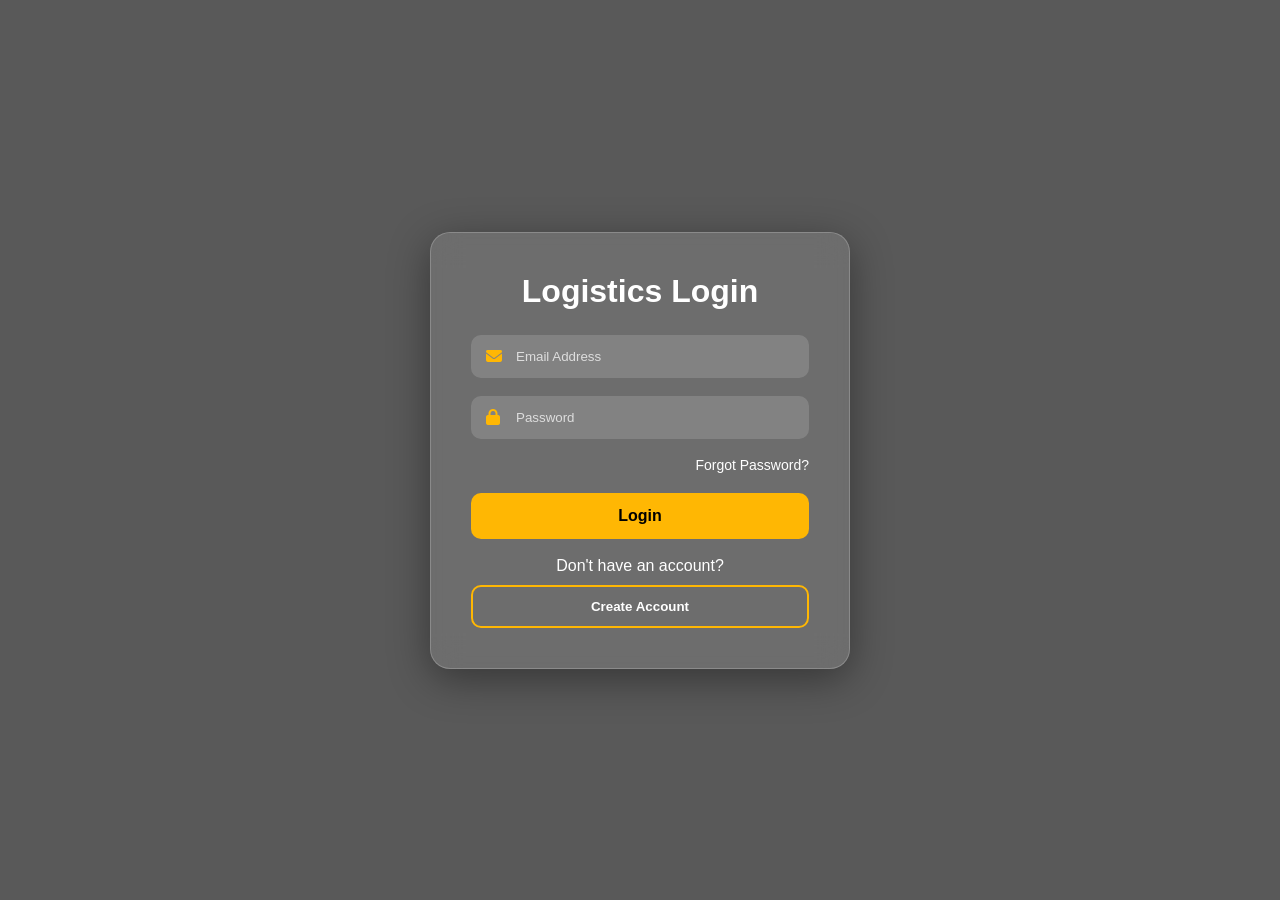
==== index.html @ ae3f804a "Add files via upload" ====
<!DOCTYPE html>
<html lang="en">
<head>
<meta charset="UTF-8">
<meta name="viewport" content="width=device-width, initial-scale=1.0">
<title>Stackly Logistics</title>
<link rel="stylesheet" href="style.css">
<link rel="stylesheet"
href="https://cdnjs.cloudflare.com/ajax/libs/font-awesome/6.5.1/css/all.min.css">
</head>
<body>

<div class="container">

  <!-- Login Form -->
  <div class="form-box active" id="loginBox">
    <form>
      <h1>Logistics Login</h1>

      <div class="input-box">
        <i class="fas fa-envelope"></i>
        <input type="email" placeholder="Email Address" required>
      </div>

      <div class="input-box">
        <i class="fas fa-lock"></i>
        <input type="password" placeholder="Password" required>
      </div>

      <a href="#" class="forgot">Forgot Password?</a>
<button type="button" class="btn" onclick="window.location.href='das.html'">
  Login
</button>

      <p>Don't have an account?</p>
      <button type="button" class="switch-btn" onclick="showSignup()">
        Create Account
      </button>
    </form>
  </div>

  <!-- Signup Form -->
  <div class="form-box" id="signupBox">
    <form>
      <h1>Create Account</h1>

      <div class="input-box">
        <i class="fas fa-user"></i>
        <input type="text" placeholder="Full Name" required>
      </div>

      <div class="input-box">
        <i class="fas fa-envelope"></i>
        <input type="email" placeholder="Email Address" required>
      </div>

      <div class="input-box">
        <i class="fas fa-phone"></i>
        <input type="text" placeholder="Phone Number" required>
      </div>

      <div class="input-box">
        <i class="fas fa-lock"></i>
        <input type="password" placeholder="Password" required>
      </div>

      <button type="button" class="btn" onclick="window.location.href='das.html'">
        Signup
      </button>

      <p>Already have an account?</p>
      <button type="button" class="switch-btn" onclick="showLogin()">
        Login Here
      </button>
    </form>
  </div>

</div>

<script src="script.js"></script>
</body>
</html>
---- style.css ----
*{
  margin:0;
  padding:0;
  box-sizing:border-box;
  font-family:'Poppins',sans-serif;
}

body{
  min-height:100vh;
  display:flex;
  justify-content:center;
  align-items:center;

  background:
  linear-gradient(rgba(0,0,0,.65),
  rgba(0,0,0,.65)),
  url("https://images.unsplash.com/photo-1586528116311-ad8dd3c8310d?w=1600");

  background-size:cover;
  background-position:center;
  background-repeat:no-repeat;
}

.container{
  width:420px;
  position:relative;
}

.form-box{
  display:none;
  background:rgba(255,255,255,0.12);
  backdrop-filter:blur(15px);
  border:1px solid rgba(255,255,255,0.2);
  padding:40px;
  border-radius:20px;
  box-shadow:0 10px 40px rgba(0,0,0,.4);
  animation:fade .4s ease;
}

.form-box.active{
  display:block;
}

@keyframes fade{
  from{
    opacity:0;
    transform:translateY(20px);
  }
  to{
    opacity:1;
    transform:translateY(0);
  }
}

h1{
  text-align:center;
  color:#fff;
  margin-bottom:25px;
}

.input-box{
  position:relative;
  margin-bottom:18px;
}

.input-box i{
  position:absolute;
  left:15px;
  top:50%;
  transform:translateY(-50%);
  color:#ffb703;
}

.input-box input{
  width:100%;
  padding:14px 14px 14px 45px;
  border:none;
  outline:none;
  border-radius:10px;
  background:rgba(255,255,255,.15);
  color:#fff;
}

.input-box input::placeholder{
  color:#ddd;
}

.forgot{
  color:#fff;
  text-decoration:none;
  font-size:14px;
  display:block;
  text-align:right;
  margin-bottom:20px;
}

.btn{
  width:100%;
  padding:14px;
  border:none;
  border-radius:10px;
  background:#ffb703;
  color:#000;
  font-size:16px;
  font-weight:700;
  cursor:pointer;
  transition:.3s;
}

.btn:hover{
  transform:translateY(-2px);
}

p{
  text-align:center;
  color:#fff;
  margin-top:18px;
}

.switch-btn{
  width:100%;
  margin-top:10px;
  padding:12px;
  border:2px solid #ffb703;
  background:transparent;
  color:#fff;
  border-radius:10px;
  cursor:pointer;
  font-weight:600;
}

.switch-btn:hover{
  background:#ffb703;
  color:#000;
}

@media(max-width:500px){

.container{
  width:95%;
}

.form-box{
  padding:25px;
}

}
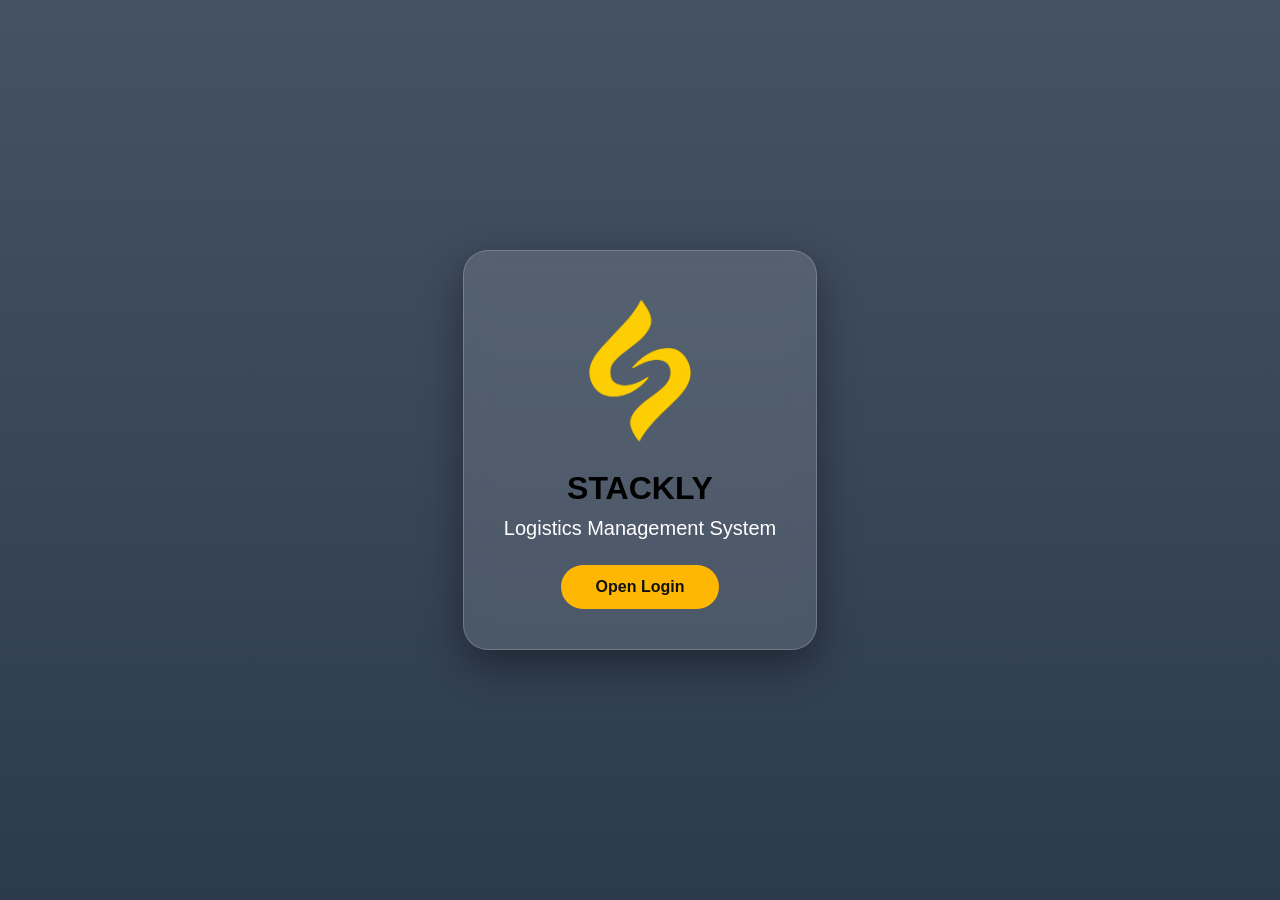
==== commit 80263fed: "Add files via upload" ====
--- a/index.html
+++ b/index.html
@@ -1,82 +1,26 @@
 <!DOCTYPE html>
 <html lang="en">
 <head>
-<meta charset="UTF-8">
-<meta name="viewport" content="width=device-width, initial-scale=1.0">
-<title>Stackly Logistics</title>
-<link rel="stylesheet" href="style.css">
-<link rel="stylesheet"
-href="https://cdnjs.cloudflare.com/ajax/libs/font-awesome/6.5.1/css/all.min.css">
+  <meta charset="UTF-8">
+  <meta name="viewport" content="width=device-width, initial-scale=1.0">
+  <title>Stackly Logistics</title>
+  <link rel="stylesheet" href="index.css">
 </head>
 <body>
 
-<div class="container">
+<div class="overlay"></div>
 
-  <!-- Login Form -->
-  <div class="form-box active" id="loginBox">
-    <form>
-      <h1>Logistics Login</h1>
+<div class="hero">
 
-      <div class="input-box">
-        <i class="fas fa-envelope"></i>
-        <input type="email" placeholder="Email Address" required>
-      </div>
+  <div class="logo-box">
+  <img src="logo1.png" alt="Stackly Logo">
+  <h1>STACKLY<span class="dots"></span></h1>
+  <p>Logistics Management System</p>
 
-      <div class="input-box">
-        <i class="fas fa-lock"></i>
-        <input type="password" placeholder="Password" required>
-      </div>
-
-      <a href="#" class="forgot">Forgot Password?</a>
-<button type="button" class="btn" onclick="window.location.href='das.html'">
-  Login
-</button>
-
-      <p>Don't have an account?</p>
-      <button type="button" class="switch-btn" onclick="showSignup()">
-        Create Account
-      </button>
-    </form>
-  </div>
-
-  <!-- Signup Form -->
-  <div class="form-box" id="signupBox">
-    <form>
-      <h1>Create Account</h1>
-
-      <div class="input-box">
-        <i class="fas fa-user"></i>
-        <input type="text" placeholder="Full Name" required>
-      </div>
-
-      <div class="input-box">
-        <i class="fas fa-envelope"></i>
-        <input type="email" placeholder="Email Address" required>
-      </div>
-
-      <div class="input-box">
-        <i class="fas fa-phone"></i>
-        <input type="text" placeholder="Phone Number" required>
-      </div>
-
-      <div class="input-box">
-        <i class="fas fa-lock"></i>
-        <input type="password" placeholder="Password" required>
-      </div>
-
-      <button type="button" class="btn" onclick="window.location.href='das.html'">
-        Signup
-      </button>
-
-      <p>Already have an account?</p>
-      <button type="button" class="switch-btn" onclick="showLogin()">
-        Login Here
-      </button>
-    </form>
-  </div>
-
+  <a href="login.html" class="login-btn">Open Login</a>
+</div>
 </div>
 
-<script src="script.js"></script>
+<script src="index.js"></script>
 </body>
 </html>
--- a/index.css
+++ b/index.css
@@ -0,0 +1,134 @@
+*{
+  margin:0;
+  padding:0;
+  box-sizing:border-box;
+  font-family:'Poppins',sans-serif;
+}
+
+body{
+  min-height:100vh;
+  overflow:hidden;
+  background:
+  url("https://images.unsplash.com/photo-1586528116311-ad8dd3c8310d?w=1920")
+  center center/cover no-repeat;
+  position:relative;
+}
+
+.overlay{
+  position:absolute;
+  inset:0;
+  background:linear-gradient(
+    rgba(7,24,47,.75),
+    rgba(7,24,47,.85)
+  );
+}
+
+.hero{
+  position:relative;
+  z-index:2;
+  min-height:100vh;
+  display:flex;
+  justify-content:center;
+  align-items:center;
+  text-align:center;
+  padding:20px;
+}
+
+.logo-box{
+  background:rgba(255,255,255,.12);
+  backdrop-filter:blur(12px);
+  padding:40px;
+  border-radius:25px;
+  border:1px solid rgba(255,255,255,.2);
+  box-shadow:0 15px 40px rgba(0,0,0,.4);
+}
+
+.logo-box img{
+  width:120px;
+  margin-bottom:20px;
+}
+
+.dots{
+  color:#ffb703;
+  font-weight:bold;
+}
+
+.dots::after{
+  content:"";
+  color:#ffb703;
+  animation:dots 1.5s infinite;
+}
+
+@keyframes dots{
+  0%{content:"";}
+  25%{content:".";}
+  50%{content:"..";}
+  75%{content:"...";}
+  100%{content:"";}
+}
+
+.logo-box p{
+  color:#fff;
+  font-size:20px;
+  margin-top:10px;
+}
+
+@media(max-width:768px){
+
+.logo-box{
+  padding:25px;
+}
+
+.logo-box img{
+  width:90px;
+}
+
+.logo-box h1{
+  font-size:38px;
+}
+
+.logo-box p{
+  font-size:16px;
+}
+
+}.login-btn{
+  display:inline-block;
+  margin-top:25px;
+  padding:13px 35px;
+  background:#ffb703;
+  color:#111;
+  text-decoration:none;
+  border-radius:30px;
+  font-weight:bold;
+}
+
+.login-btn:hover{
+  background:#fff;
+}
+#scrollTopBtn{
+  position:fixed;
+  bottom:25px;
+  right:25px;
+  width:55px;
+  height:55px;
+  border:none;
+  border-radius:50%;
+  background:#ffb703;
+  color:#07182f;
+  font-size:24px;
+  font-weight:bold;
+  cursor:pointer;
+  box-shadow:0 5px 15px rgba(0,0,0,.3);
+  display:none;
+  z-index:999;
+  transition:0.3s;
+}
+
+#scrollTopBtn:hover{
+  background:#fff;
+  transform:translateY(-5px);
+}
+
+html{
+  scroll-behavior:smooth;
+}
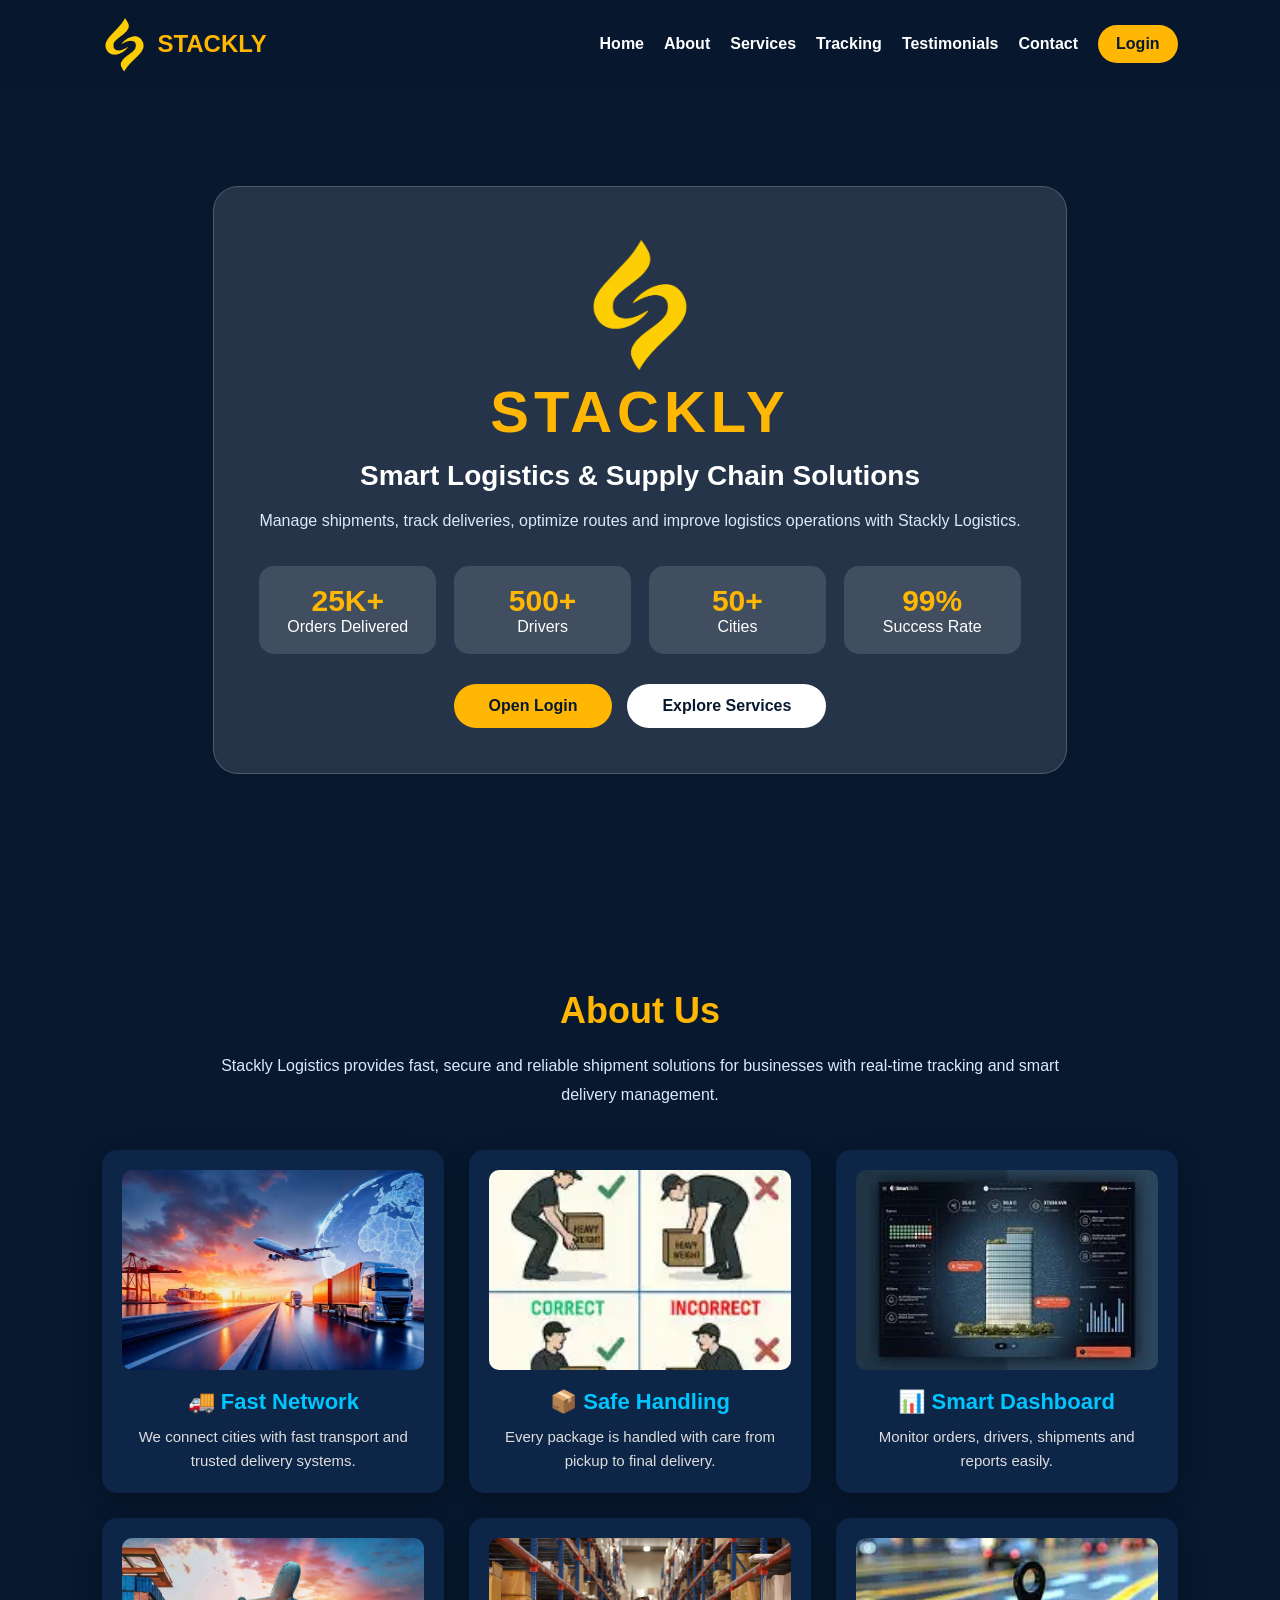
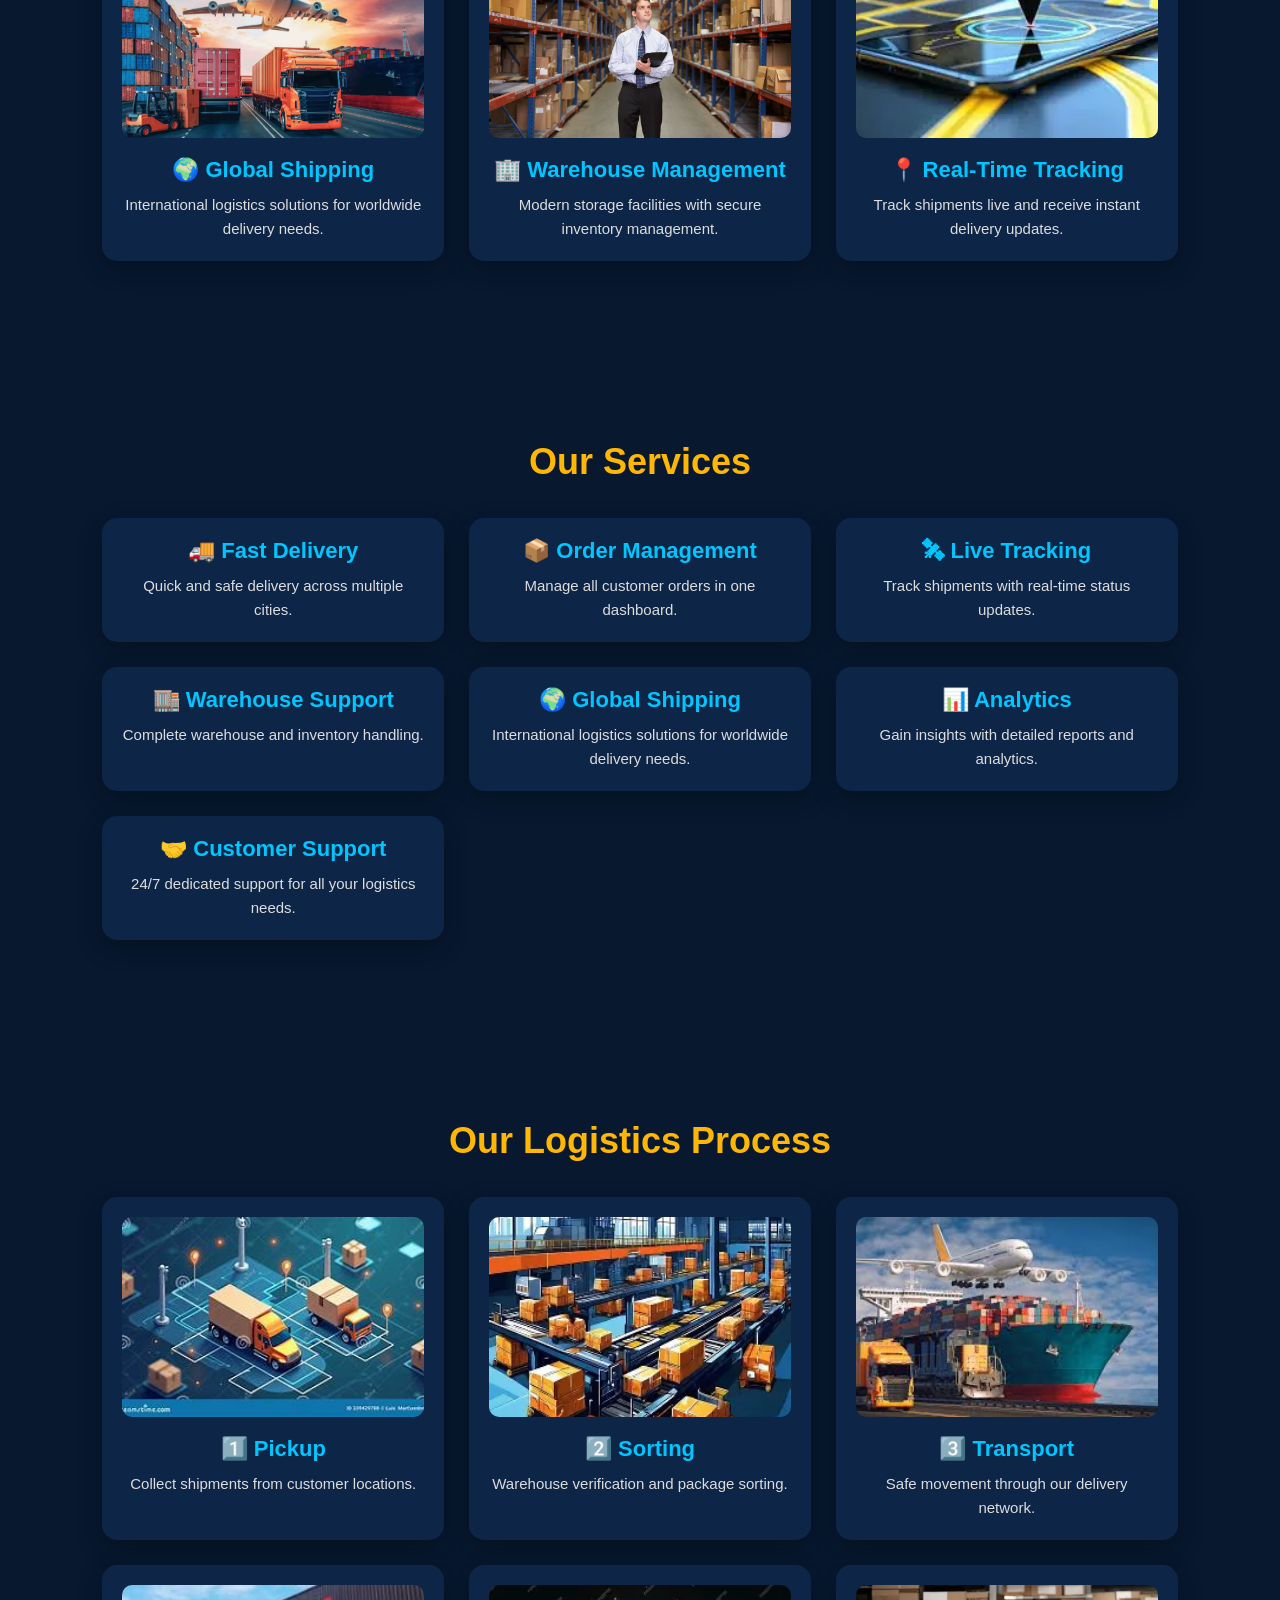
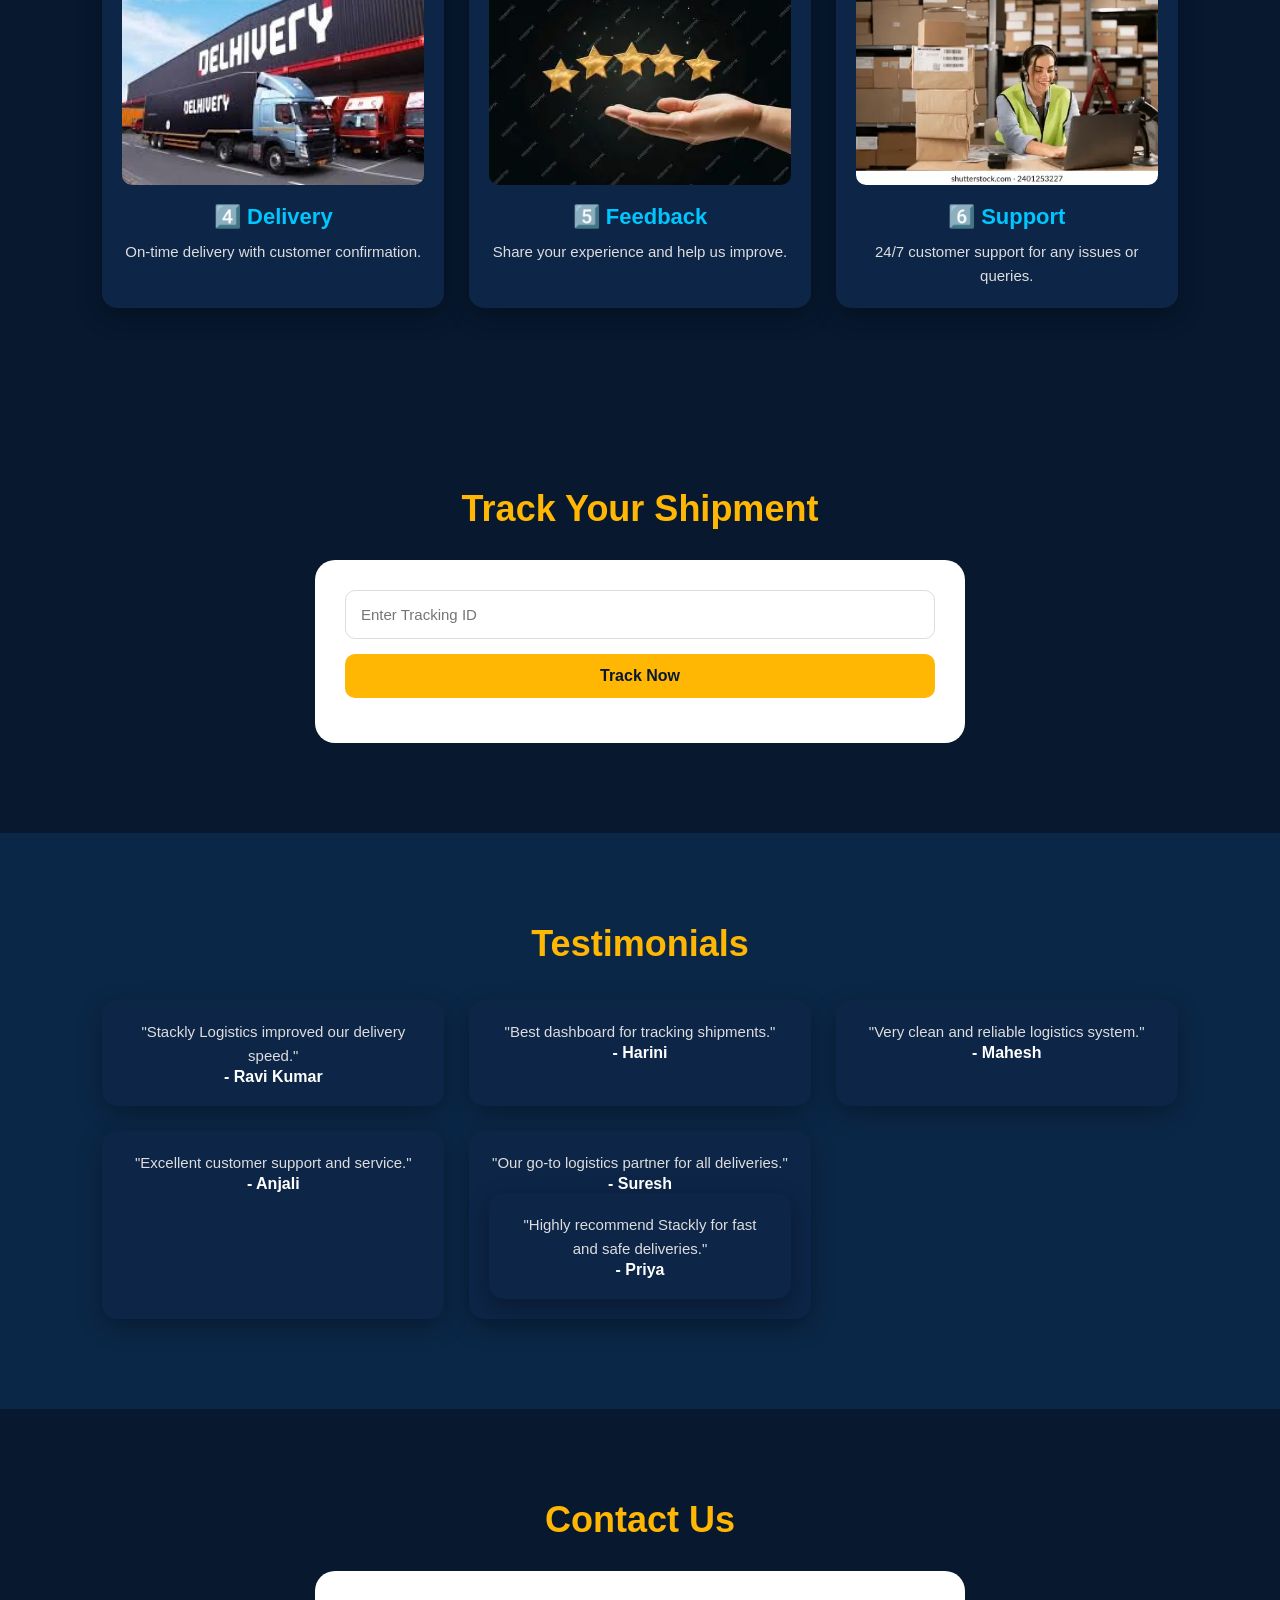
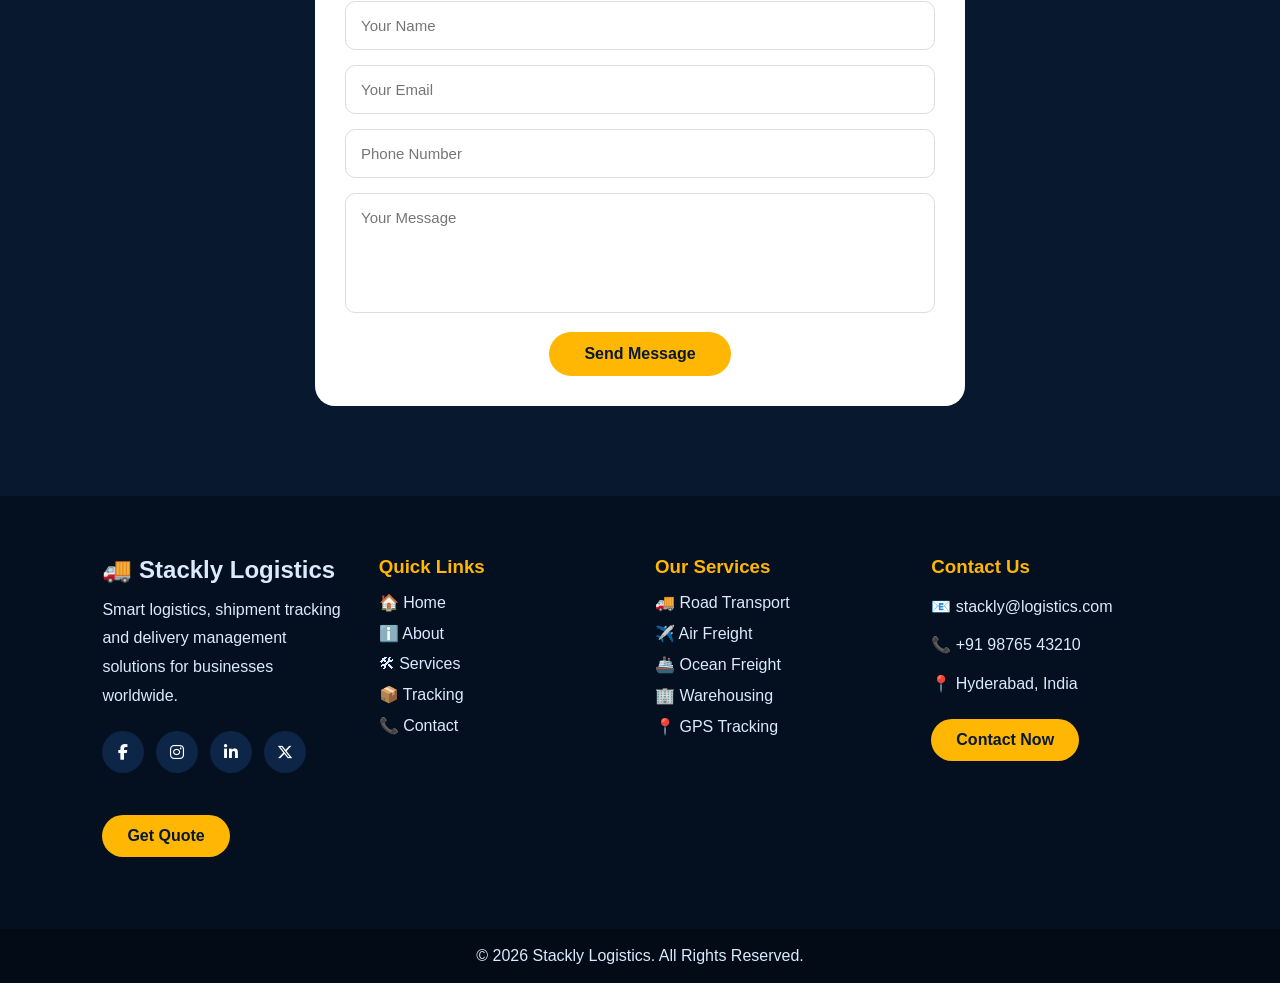
==== commit 00594a75: "Add files via upload" ====
--- a/index.html
+++ b/index.html
@@ -5,20 +5,249 @@
   <meta name="viewport" content="width=device-width, initial-scale=1.0">
   <title>Stackly Logistics</title>
   <link rel="stylesheet" href="index.css">
+  <link rel="stylesheet"
+href="https://cdnjs.cloudflare.com/ajax/libs/font-awesome/6.5.1/css/all.min.css">
 </head>
 <body>
 
-<div class="overlay"></div>
-
-<div class="hero">
-
-  <div class="logo-box">
-  <img src="logo1.png" alt="Stackly Logo">
-  <h1>STACKLY<span class="dots"></span></h1>
-  <p>Logistics Management System</p>
-
-  <a href="login.html" class="login-btn">Open Login</a>
-</div>
+<header class="navbar">
+  <a href="#home" class="logo">
+    <img src="logo1.png" alt="Logo">
+    <span>STACKLY</span>
+  </a>
+
+  <nav id="navLinks">
+    <a href="#home">Home</a>
+    <a href="404.html">About</a>
+    <a href="404.html">Services</a>
+    <a href="404.html">Tracking</a>
+    <a href="404.html">Testimonials</a>
+    <a href="404.html">Contact</a>
+    <a href="login.html" class="nav-btn">Login</a>
+  </nav>
+
+  <div class="menu" onclick="toggleMenu()">☰</div>
+</header>
+
+
+<section class="hero" id="home">
+  <div class="hero-content">
+    <img src="logo1.png" alt="Stackly Logo">
+    <h1>STACKLY<span class="dots"></span></h1>
+    <h2>Smart Logistics & Supply Chain Solutions</h2>
+    <p>
+      Manage shipments, track deliveries, optimize routes and improve
+      logistics operations with Stackly Logistics.
+    </p>
+
+    <div class="hero-stats">
+      <div><h3>25K+</h3><span>Orders Delivered</span></div>
+      <div><h3>500+</h3><span>Drivers</span></div>
+      <div><h3>50+</h3><span>Cities</span></div>
+      <div><h3>99%</h3><span>Success Rate</span></div>
+    </div>
+
+    <div class="hero-buttons">
+      <a href="404.html" class="login-btn">Open Login</a>
+      <a href="404.html" class="service-btn">Explore Services</a>
+    </div>
+  </div>
+</section>
+<section class="about" id="about">
+  <h2>About Us</h2>
+  <p>
+    Stackly Logistics provides fast, secure and reliable shipment solutions
+    for businesses with real-time tracking and smart delivery management.
+  </p>
+
+  <div class="grid">
+
+    <div class="box">
+      <img src="network.webp" alt="Fast Network">
+      <h3>🚚 Fast Network</h3>
+      <p>We connect cities with fast transport and trusted delivery systems.</p>
+    </div>
+
+    <div class="box">
+      <img src="safe.webp" alt="Safe Handling">
+      <h3>📦 Safe Handling</h3>
+      <p>Every package is handled with care from pickup to final delivery.</p>
+    </div>
+
+    <div class="box">
+      <img src="dasbord.webp" alt="Smart Dashboard">
+      <h3>📊 Smart Dashboard</h3>
+      <p>Monitor orders, drivers, shipments and reports easily.</p>
+    </div>
+
+    <div class="box">
+      <img src="shiping.webp" alt="Global Shipping">
+      <h3>🌍 Global Shipping</h3>
+      <p>International logistics solutions for worldwide delivery needs.</p>
+    </div>
+
+    <div class="box">
+      <img src="warehouse.jpg" alt="Warehouse">
+      <h3>🏢 Warehouse Management</h3>
+      <p>Modern storage facilities with secure inventory management.</p>
+    </div>
+
+    <div class="box">
+      <img src="trank.webp" alt="Real Time Tracking">
+      <h3>📍 Real-Time Tracking</h3>
+      <p>Track shipments live and receive instant delivery updates.</p>
+    </div>
+
+  </div>
+</section>
+
+<section class="section services" id="services">
+  <h2>Our Services</h2>
+
+  <div class="grid">
+    <div class="box"><h3>🚚 Fast Delivery</h3><p>Quick and safe delivery across multiple cities.</p></div>
+    <div class="box"><h3>📦 Order Management</h3><p>Manage all customer orders in one dashboard.</p></div>
+    <div class="box"><h3>🛰 Live Tracking</h3><p>Track shipments with real-time status updates.</p></div>
+    <div class="box"><h3>🏬 Warehouse Support</h3><p>Complete warehouse and inventory handling.</p></div>
+    <div class="box"><h3>🌍 Global Shipping</h3><p>International logistics solutions for worldwide delivery needs.</p></div>
+    <div class="box"><h3>📊 Analytics</h3><p>Gain insights with detailed reports and analytics.</p></div>
+    <div class="box"><h3>🤝 Customer Support</h3><p>24/7 dedicated support for all your logistics needs.</p></div>
+  </div>
+</section>
+<section class="section process">
+  <h2>Our Logistics Process</h2>
+
+  <div class="grid">
+
+    <div class="box">
+      <img src="pickup.jpeg" alt="Pickup">
+      <h3>1️⃣ Pickup</h3>
+      <p>Collect shipments from customer locations.</p>
+    </div>
+
+    <div class="box">
+      <img src="sortng.webp" alt="Sorting">
+      <h3>2️⃣ Sorting</h3>
+      <p>Warehouse verification and package sorting.</p>
+    </div>
+
+    <div class="box">
+      <img src="transport.jpeg" alt="Transport">
+      <h3>3️⃣ Transport</h3>
+      <p>Safe movement through our delivery network.</p>
+    </div>
+
+    <div class="box">
+      <img src="delivaery.webp" alt="Delivery">
+      <h3>4️⃣ Delivery</h3>
+      <p>On-time delivery with customer confirmation.</p>
+    </div>
+
+    <div class="box">
+      <img src="star.webp" alt="Feedback">
+      <h3>5️⃣ Feedback</h3>
+      <p>Share your experience and help us improve.</p>
+    </div>
+
+    <div class="box">
+      <img src="suport.webp" alt="Support">
+      <h3>6️⃣ Support</h3>
+      <p>24/7 customer support for any issues or queries.</p>
+    </div>
+
+  </div>
+</section>
+<section class="section tracking" id="tracking">
+  <h2>Track Your Shipment</h2>
+
+  <div class="track-box">
+    <input type="text" id="trackInput" placeholder="Enter Tracking ID">
+   <a href="404.html" class="track-btn">Track Now</a>
+    <p id="trackResult"></p>
+  </div>
+</section>
+
+<section class="section testimonials" id="testimonials">
+  <h2>Testimonials</h2>
+
+  <div class="grid">
+    <div class="box"><p>"Stackly Logistics improved our delivery speed."</p><h4>- Ravi Kumar</h4></div>
+    <div class="box"><p>"Best dashboard for tracking shipments."</p><h4>- Harini</h4></div>
+    <div class="box"><p>"Very clean and reliable logistics system."</p><h4>- Mahesh</h4></div>
+    <div class="box"><p>"Excellent customer support and service."</p><h4>- Anjali</h4></div>
+    <div class="box"><p>"Our go-to logistics partner for all deliveries."</p><h4>- Suresh</h4>
+      <div class="box"><p>"Highly recommend Stackly for fast and safe deliveries."</p><h4>- Priya</h4>
+  </div>
+</section>
+
+<section class="section contact" id="contact">
+  <h2>Contact Us</h2>
+
+  <form class="contact-form">
+    <input type="text" placeholder="Your Name">
+    <input type="email" placeholder="Your Email">
+    <input type="text" placeholder="Phone Number">
+    <textarea placeholder="Your Message"></textarea>
+    <a href="404.html" class="submit-btn">Send Message</a>
+  </form>
+</section>
+<footer class="footer">
+
+  <div class="footer-col">
+    <h2>
+  <a href="#home" class="footer-logo">
+    🚚 Stackly Logistics
+  </a>
+</h2>
+    <p>
+      Smart logistics, shipment tracking and delivery management solutions
+      for businesses worldwide.
+    </p>
+
+    <div class="social-icons">
+      <a href="404.html"><i class="fab fa-facebook-f"></i></a>
+      <a href="404.html"><i class="fab fa-instagram"></i></a>
+      <a href="404.html"><i class="fab fa-linkedin-in"></i></a>
+      <a href="404.html"><i class="fab fa-x-twitter"></i></a>
+    </div>
+
+    <a href="404.html" class="footer-btn">Get Quote</a>
+  </div>
+
+  <div class="footer-col">
+    <h3>Quick Links</h3>
+
+    <a href="#home">🏠 Home</a>
+    <a href="404.html">ℹ️ About</a>
+    <a href="404.html">🛠 Services</a>
+    <a href="404.html">📦 Tracking</a>
+    <a href="404.html">📞 Contact</a>
+  </div>
+
+  <div class="footer-col">
+    <h3>Our Services</h3>
+
+    <a href="404.html">🚚 Road Transport</a>
+    <a href="404.html">✈️ Air Freight</a>
+    <a href="404.html">🚢 Ocean Freight</a>
+    <a href="404.html">🏢 Warehousing</a>
+    <a href="404.html">📍 GPS Tracking</a>
+  </div>
+
+  <div class="footer-col">
+    <h3>Contact Us</h3>
+
+    <p>📧 stackly@logistics.com</p>
+    <p>📞 +91 98765 43210</p>
+    <p>📍 Hyderabad, India</p>
+
+    <a href="404.html" class="footer-btn">Contact Now</a>
+  </div>
+
+</footer>
+
+<div class="footer-bottom">
+  <p>© 2026 Stackly Logistics. All Rights Reserved.</p>
 </div>
 
 <script src="index.js"></script>
--- a/index.css
+++ b/index.css
@@ -1,134 +1,510 @@
-*{
-  margin:0;
-  padding:0;
-  box-sizing:border-box;
-  font-family:'Poppins',sans-serif;
-}
-
-body{
-  min-height:100vh;
-  overflow:hidden;
+* {
+  margin: 0;
+  padding: 0;
+  box-sizing: border-box;
+  font-family: Arial, sans-serif;
+}
+
+html {
+  scroll-behavior: smooth;
+}
+
+body {
+  background: #07182f;
+  color: #fff;
+}
+
+/* NAVBAR */
+.navbar {
+  position: fixed;
+  top: 0;
+  width: 100%;
+  z-index: 1000;
+  padding: 15px 8%;
+  display: flex;
+  justify-content: space-between;
+  align-items: center;
+  background: rgba(7, 24, 47, 0.95);
+  backdrop-filter: blur(10px);
+}
+
+.logo {
+  display: flex;
+  align-items: center;
+  gap: 10px;
+  text-decoration: none;
+  color: #ffb703;
+  font-size: 24px;
+  font-weight: bold;
+}
+
+.logo img {
+  width: 45px;
+}
+
+#navLinks {
+  display: flex;
+  align-items: center;
+}
+
+#navLinks a {
+  color: #fff;
+  text-decoration: none;
+  margin-left: 20px;
+  font-weight: 600;
+}
+
+#navLinks a:hover {
+  color: #ffb703;
+}
+
+.nav-btn {
+  background: #ffb703;
+  color: #07182f !important;
+  padding: 10px 18px;
+  border-radius: 25px;
+}
+
+.menu {
+  display: none;
+  font-size: 30px;
+  color: #fff;
+  cursor: pointer;
+}
+
+/* HERO */
+.hero {
+  min-height: 100vh;
   background:
-  url("https://images.unsplash.com/photo-1586528116311-ad8dd3c8310d?w=1920")
-  center center/cover no-repeat;
-  position:relative;
-}
-
-.overlay{
-  position:absolute;
-  inset:0;
-  background:linear-gradient(
-    rgba(7,24,47,.75),
-    rgba(7,24,47,.85)
-  );
-}
-
-.hero{
-  position:relative;
-  z-index:2;
-  min-height:100vh;
-  display:flex;
-  justify-content:center;
-  align-items:center;
-  text-align:center;
-  padding:20px;
-}
-
-.logo-box{
-  background:rgba(255,255,255,.12);
-  backdrop-filter:blur(12px);
-  padding:40px;
-  border-radius:25px;
-  border:1px solid rgba(255,255,255,.2);
-  box-shadow:0 15px 40px rgba(0,0,0,.4);
-}
-
-.logo-box img{
-  width:120px;
-  margin-bottom:20px;
-}
-
-.dots{
-  color:#ffb703;
-  font-weight:bold;
-}
-
-.dots::after{
-  content:"";
-  color:#ffb703;
-  animation:dots 1.5s infinite;
-}
-
-@keyframes dots{
-  0%{content:"";}
-  25%{content:".";}
-  50%{content:"..";}
-  75%{content:"...";}
-  100%{content:"";}
-}
-
-.logo-box p{
-  color:#fff;
-  font-size:20px;
-  margin-top:10px;
-}
-
-@media(max-width:768px){
-
-.logo-box{
-  padding:25px;
-}
-
-.logo-box img{
-  width:90px;
-}
-
-.logo-box h1{
-  font-size:38px;
-}
-
-.logo-box p{
-  font-size:16px;
-}
-
-}.login-btn{
-  display:inline-block;
-  margin-top:25px;
-  padding:13px 35px;
-  background:#ffb703;
-  color:#111;
-  text-decoration:none;
-  border-radius:30px;
-  font-weight:bold;
-}
-
-.login-btn:hover{
-  background:#fff;
-}
-#scrollTopBtn{
-  position:fixed;
-  bottom:25px;
-  right:25px;
-  width:55px;
-  height:55px;
-  border:none;
-  border-radius:50%;
-  background:#ffb703;
-  color:#07182f;
-  font-size:24px;
-  font-weight:bold;
-  cursor:pointer;
-  box-shadow:0 5px 15px rgba(0,0,0,.3);
-  display:none;
-  z-index:999;
-  transition:0.3s;
-}
-
-#scrollTopBtn:hover{
-  background:#fff;
-  transform:translateY(-5px);
-}
-
-html{
-  scroll-behavior:smooth;
+    linear-gradient(rgba(7, 24, 47, 0.75), rgba(7, 24, 47, 0.9)),
+    url("https://images.unsplash.com/photo-1586528116311-ad8dd3c8310d?w=1600")
+    center/cover no-repeat;
+  display: flex;
+  justify-content: center;
+  align-items: center;
+  text-align: center;
+  padding: 120px 8% 60px;
+}
+
+.hero-content {
+  max-width: 950px;
+  background: rgba(255, 255, 255, 0.12);
+  backdrop-filter: blur(12px);
+  padding: 45px;
+  border-radius: 25px;
+  border: 1px solid rgba(255, 255, 255, 0.2);
+}
+
+.hero-content img {
+  width: 110px;
+}
+
+.hero-content h1 {
+  color: #ffb703;
+  font-size: 58px;
+  letter-spacing: 5px;
+}
+
+.hero-content h2 {
+  margin: 15px 0;
+  font-size: 28px;
+}
+
+.hero-content p {
+  line-height: 1.8;
+  color: #dbeafe;
+}
+
+.dots::after {
+  content: "";
+  animation: dots 1.5s infinite;
+}
+
+@keyframes dots {
+  0% { content: ""; }
+  25% { content: "."; }
+  50% { content: ".."; }
+  75% { content: "..."; }
+  100% { content: ""; }
+}
+
+.hero-stats {
+  display: grid;
+  grid-template-columns: repeat(4, 1fr);
+  gap: 18px;
+  margin: 30px 0;
+}
+
+.hero-stats div {
+  background: rgba(255, 255, 255, 0.13);
+  padding: 18px;
+  border-radius: 15px;
+}
+
+.hero-stats h3 {
+  color: #ffb703;
+  font-size: 30px;
+}
+
+.hero-buttons {
+  display: flex;
+  justify-content: center;
+  gap: 15px;
+  flex-wrap: wrap;
+}
+
+.login-btn,
+.submit-btn,
+.track-btn {
+  display: inline-block;
+  padding: 13px 35px;
+  background: #ffb703;
+  color: #07182f;
+  text-decoration: none;
+  border-radius: 30px;
+  font-weight: bold;
+}
+
+.service-btn {
+  display: inline-block;
+  padding: 13px 35px;
+  background: #fff;
+  color: #07182f;
+  text-decoration: none;
+  border-radius: 30px;
+  font-weight: bold;
+}
+.box img{
+  width:100%;
+  height:200px;
+  object-fit:cover;
+  border-radius:10px;
+  margin-bottom:15px;
+}
+
+/* SECTION */
+.section,
+.about {
+  padding: 90px 8%;
+  text-align: center;
+}
+
+.section h2,
+.about h2 {
+  color: #ffb703;
+  font-size: 36px;
+  margin-bottom: 20px;
+}
+
+.section > p,
+.about > p {
+  max-width: 850px;
+  margin: 0 auto 40px;
+  line-height: 1.8;
+  color: #dbeafe;
+}
+
+/* GRID */
+.grid {
+  display: grid;
+  grid-template-columns: repeat(auto-fit, minmax(260px, 1fr));
+  gap: 25px;
+  margin-top: 35px;
+}
+
+/* BOX */
+.box {
+  background: #0d2547;
+  color: #fff;
+  padding: 20px;
+  border-radius: 15px;
+  box-shadow: 0 8px 25px rgba(0, 0, 0, 0.3);
+  transition: 0.3s;
+}
+
+.box:hover {
+  transform: translateY(-8px);
+}
+
+.box img {
+  width: 100%;
+  height: 200px;
+  object-fit: cover;
+  border-radius: 10px;
+  margin-bottom: 15px;
+}
+
+.box h3 {
+  margin-bottom: 10px;
+  color: #00c6ff;
+  font-size: 22px;
+}
+
+.box p {
+  color: #ddd;
+  font-size: 15px;
+  line-height: 1.6;
+}
+
+/* BACKGROUNDS */
+.about,
+.process {
+  background: #07182f;
+}
+
+.services {
+  background:
+    linear-gradient(rgba(7, 24, 47, 0.85), rgba(7, 24, 47, 0.85)),
+    url("https://images.unsplash.com/photo-1601584115197-04ecc0da31d7?w=1600")
+    center/cover fixed;
+}
+
+.tracking {
+  background:
+    linear-gradient(rgba(7, 24, 47, 0.88), rgba(7, 24, 47, 0.88)),
+    url("https://images.unsplash.com/photo-1578575437130-527eed3abbec?w=1600")
+    center/cover fixed;
+}
+
+.testimonials {
+  background: #0b2747;
+}
+
+.contact {
+  background:
+    linear-gradient(rgba(7, 24, 47, 0.88), rgba(7, 24, 47, 0.88)),
+    url("https://images.unsplash.com/photo-1566576912321-d58ddd7a6088?w=1600")
+    center/cover fixed;
+}
+
+/* FORMS */
+.track-box,
+.contact-form {
+  max-width: 650px;
+  margin: 30px auto 0;
+  background: #fff;
+  padding: 30px;
+  border-radius: 20px;
+}
+
+.track-box input,
+.contact-form input,
+.contact-form textarea {
+  width: 100%;
+  padding: 15px;
+  margin-bottom: 15px;
+  border: 1px solid #ddd;
+  border-radius: 10px;
+  outline: none;
+  font-size: 15px;
+}
+
+.contact-form textarea {
+  height: 120px;
+  resize: none;
+}
+
+.track-btn {
+  width: 100%;
+  text-align: center;
+  border-radius: 10px;
+}
+
+#trackResult {
+  color: #16a34a;
+  margin-top: 15px;
+  font-weight: bold;
+}
+
+/* FOOTER */
+.footer {
+  background: #04101f;
+  padding: 60px 8%;
+  display: grid;
+  grid-template-columns: repeat(4, 1fr);
+  gap: 30px;
+}
+
+.footer-logo {
+  color: #ffb703;
+  text-decoration: none;
+  font-weight: bold;
+}
+
+.footer-logo:hover {
+  color: #fff;
+}
+
+.footer-col h3 {
+  color: #ffb703;
+  margin-bottom: 15px;
+}
+
+.footer-col p {
+  color: #dbeafe;
+  line-height: 1.8;
+  margin-bottom: 10px;
+}
+
+.footer-col a {
+  display: block;
+  color: #dbeafe;
+  text-decoration: none;
+  margin-bottom: 12px;
+  transition: 0.3s;
+}
+
+.footer-col a:hover {
+  color: #ffb703;
+  padding-left: 5px;
+}
+
+.social-icons {
+  display: flex;
+  gap: 12px;
+  margin: 20px 0;
+}
+
+.social-icons a {
+  width: 42px;
+  height: 42px;
+  background: #0d2547;
+  border-radius: 50%;
+  display: flex;
+  align-items: center;
+  justify-content: center;
+  color: #fff;
+}
+
+.social-icons a:hover {
+  background: #ffb703;
+  color: #07182f;
+}
+
+.footer-btn {
+  display: inline-block !important;
+  background: #ffb703;
+  color: #07182f !important;
+  padding: 12px 25px;
+  border-radius: 30px;
+  font-weight: bold;
+  margin-top: 10px;
+}
+
+.footer-bottom {
+  background: #020b16;
+  text-align: center;
+  padding: 18px;
+  color: #dbeafe;
+}
+
+/* TABLET */
+@media (max-width: 992px) {
+  .hero-stats {
+    grid-template-columns: repeat(2, 1fr);
+  }
+
+  .footer {
+    grid-template-columns: repeat(2, 1fr);
+  }
+}
+
+/* MOBILE */
+@media (max-width: 768px) {
+  .menu {
+    display: block;
+  }
+
+  #navLinks {
+    display: none;
+    position: absolute;
+    top: 75px;
+    left: 0;
+    width: 100%;
+    height: 700px;
+    background: #07182f;
+    flex-direction: column;
+    text-align: center;
+    padding: 20px 0;
+  }
+
+  #navLinks.active {
+    display: flex;
+  }
+
+  #navLinks a {
+    margin: 12px 0;
+    font-size: 18px;
+  }
+
+  .nav-btn {
+    width: 150px;
+    margin: 15px auto;
+  }
+
+  .hero-content {
+    padding: 28px;
+  }
+
+  .hero-content h1 {
+    font-size: 36px;
+    letter-spacing: 2px;
+  }
+
+  .hero-content h2 {
+    font-size: 22px;
+  }
+
+  .hero-stats {
+    grid-template-columns: 1fr 1fr;
+  }
+
+  .section,
+  .about {
+    padding: 60px 5%;
+  }
+
+  .section h2,
+  .about h2 {
+    font-size: 30px;
+  }
+
+  .grid,
+  .footer {
+    grid-template-columns: 1fr;
+  }
+
+  .box img {
+    height: 180px;
+  }
+
+  .track-box,
+  .contact-form {
+    padding: 22px;
+  }
+
+  .footer {
+    text-align: center;
+  }
+
+  .social-icons {
+    justify-content: center;
+  }
+}
+
+@media (max-width: 480px) {
+  .hero-stats {
+    grid-template-columns: 1fr;
+  }
+
+  .hero-content h1 {
+    font-size: 30px;
+  }
+
+  .login-btn,
+  .service-btn,
+  .submit-btn {
+    width: 100%;
+    text-align: center;
+  }
 }
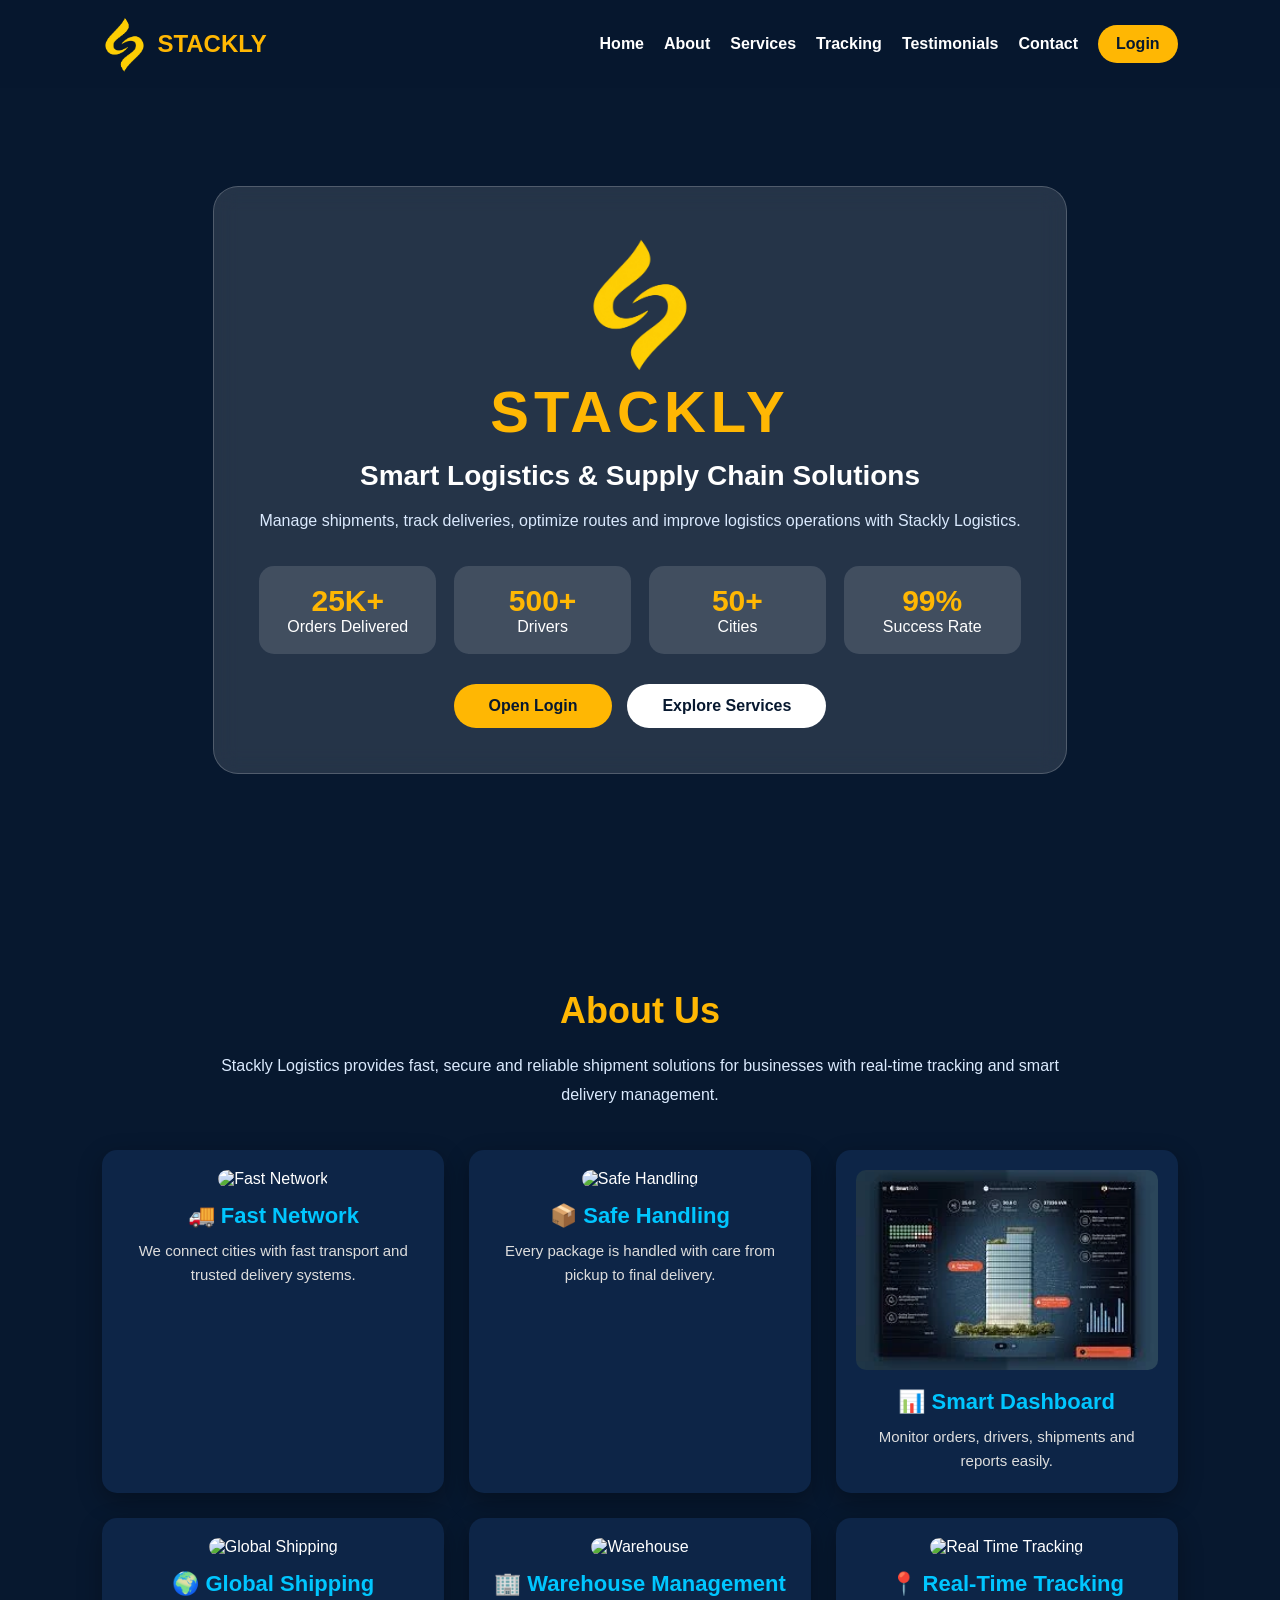
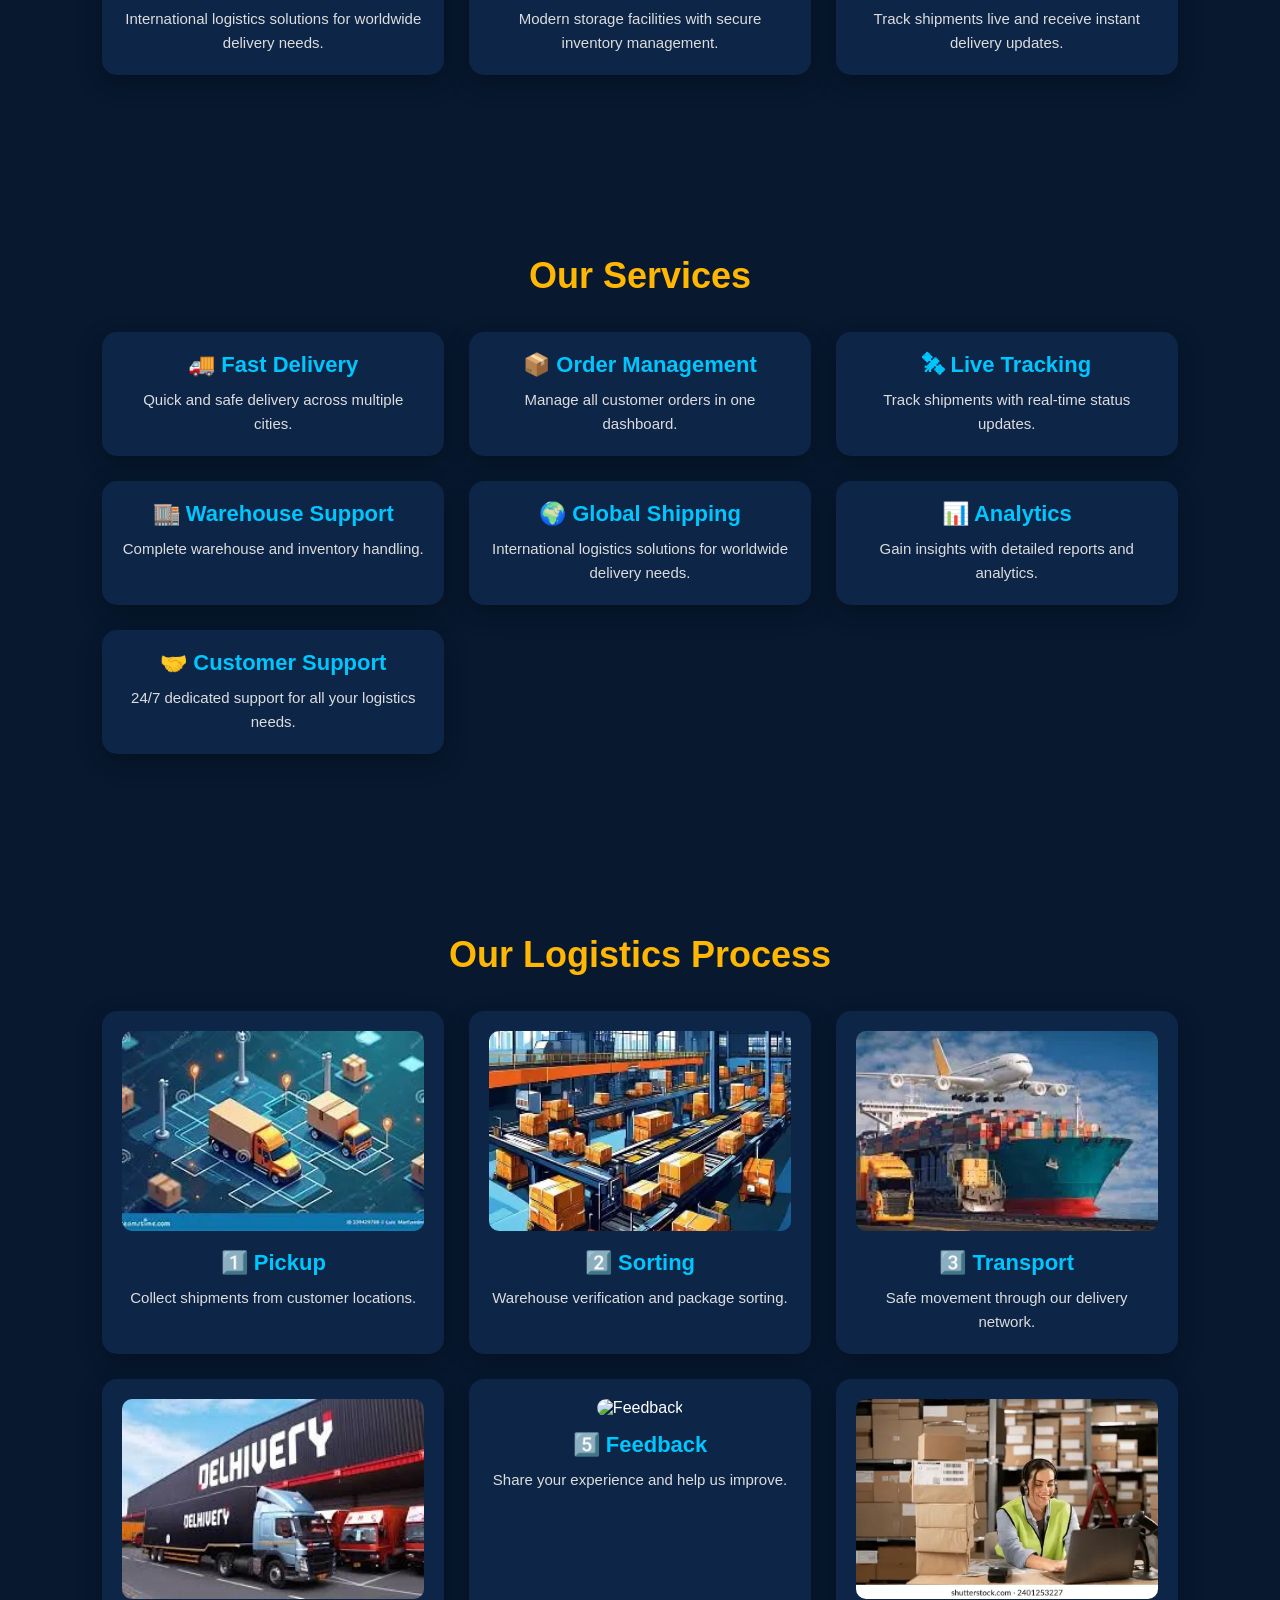
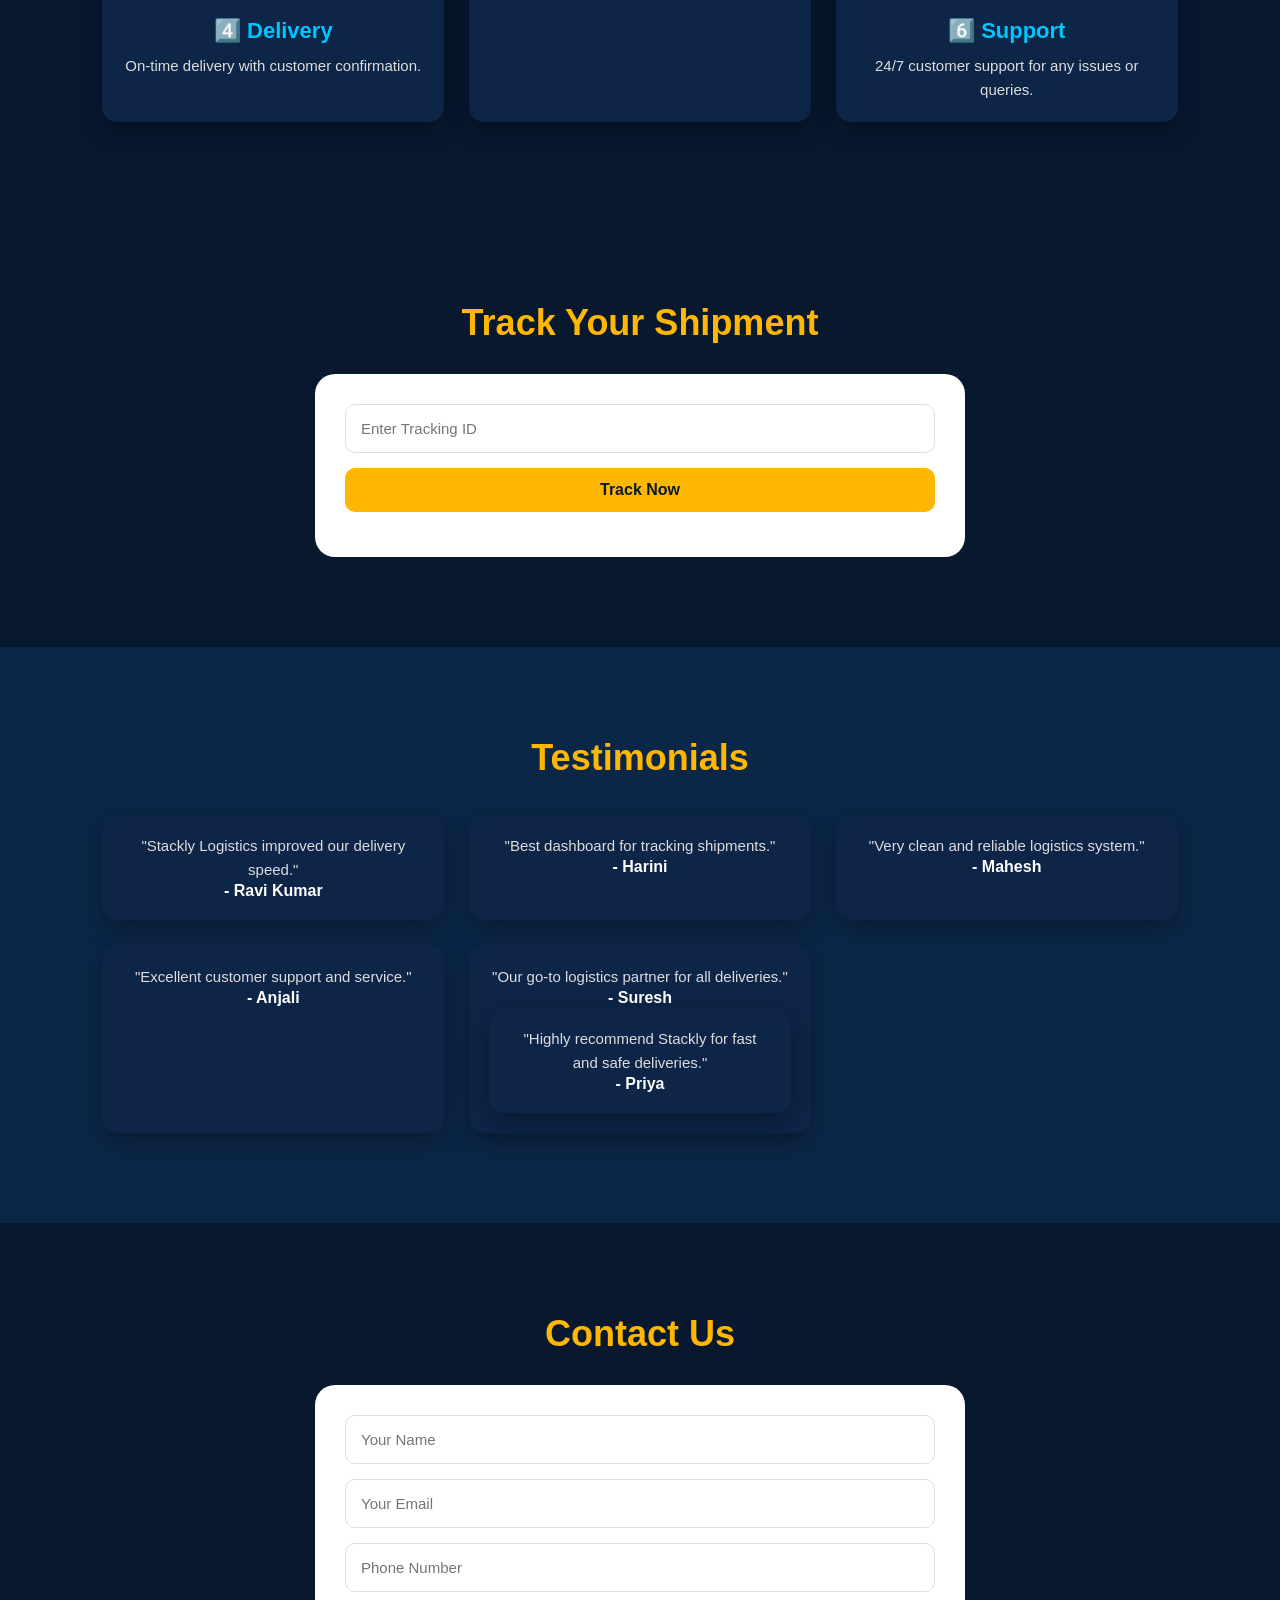
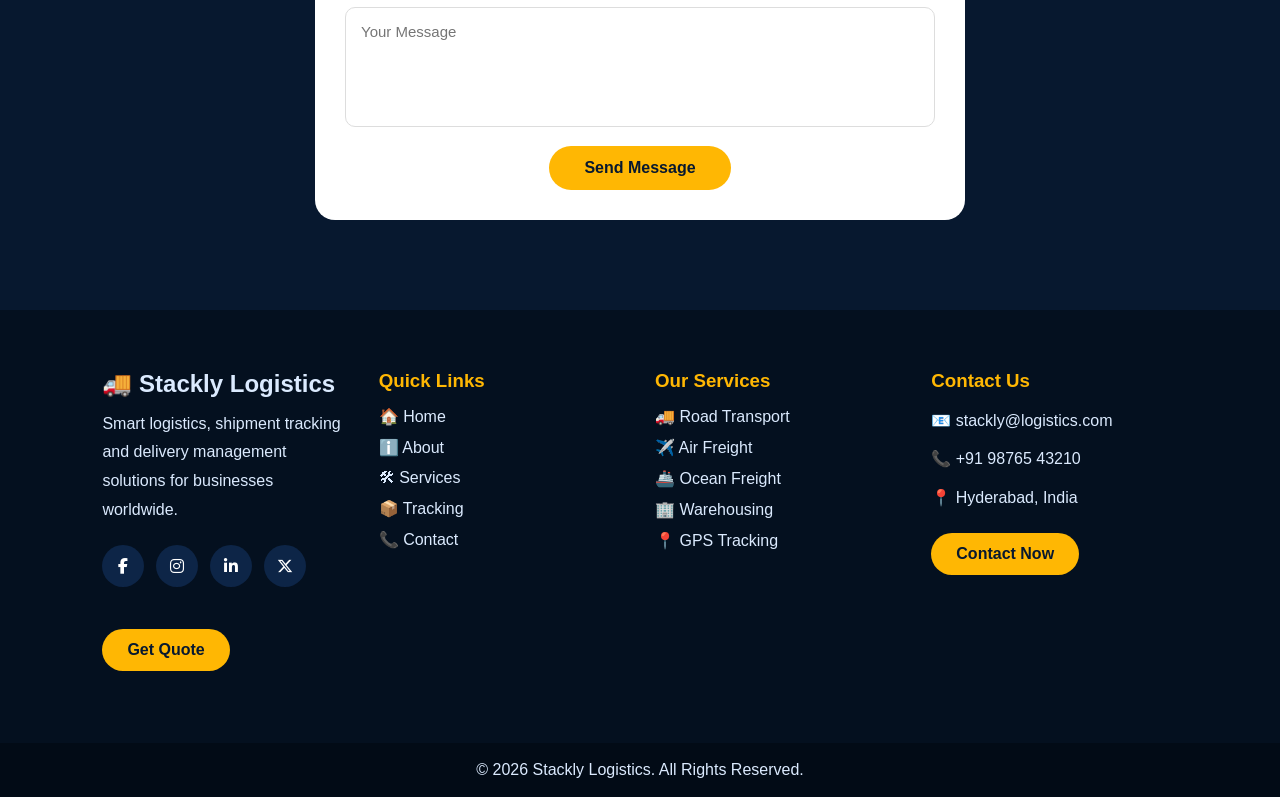
==== commit 806453c3: "Add files via upload" ====
--- a/index.html
+++ b/index.html
@@ -12,7 +12,7 @@
 
 <header class="navbar">
   <a href="#home" class="logo">
-    <img src="logo1.png" alt="Logo">
+    <img src="logo1.webp" alt="Logo">
     <span>STACKLY</span>
   </a>
 
@@ -32,7 +32,7 @@
 
 <section class="hero" id="home">
   <div class="hero-content">
-    <img src="logo1.png" alt="Stackly Logo">
+    <img src="logo1.webp" alt="Stackly Logo">
     <h1>STACKLY<span class="dots"></span></h1>
     <h2>Smart Logistics & Supply Chain Solutions</h2>
     <p>
@@ -120,25 +120,25 @@
   <div class="grid">
 
     <div class="box">
-      <img src="pickup.jpeg" alt="Pickup">
+      <img src="Pickup.webp" alt="Pickup">
       <h3>1️⃣ Pickup</h3>
       <p>Collect shipments from customer locations.</p>
     </div>
 
     <div class="box">
-      <img src="sortng.webp" alt="Sorting">
+      <img src="Sorting.webp" alt="Sorting">
       <h3>2️⃣ Sorting</h3>
       <p>Warehouse verification and package sorting.</p>
     </div>
 
     <div class="box">
-      <img src="transport.jpeg" alt="Transport">
+      <img src="Transport.webp" alt="Transport">
       <h3>3️⃣ Transport</h3>
       <p>Safe movement through our delivery network.</p>
     </div>
 
     <div class="box">
-      <img src="delivaery.webp" alt="Delivery">
+      <img src="Delivery.webp" alt="Delivery">
       <h3>4️⃣ Delivery</h3>
       <p>On-time delivery with customer confirmation.</p>
     </div>
@@ -150,7 +150,7 @@
     </div>
 
     <div class="box">
-      <img src="suport.webp" alt="Support">
+      <img src="Support.webp" alt="Support">
       <h3>6️⃣ Support</h3>
       <p>24/7 customer support for any issues or queries.</p>
     </div>
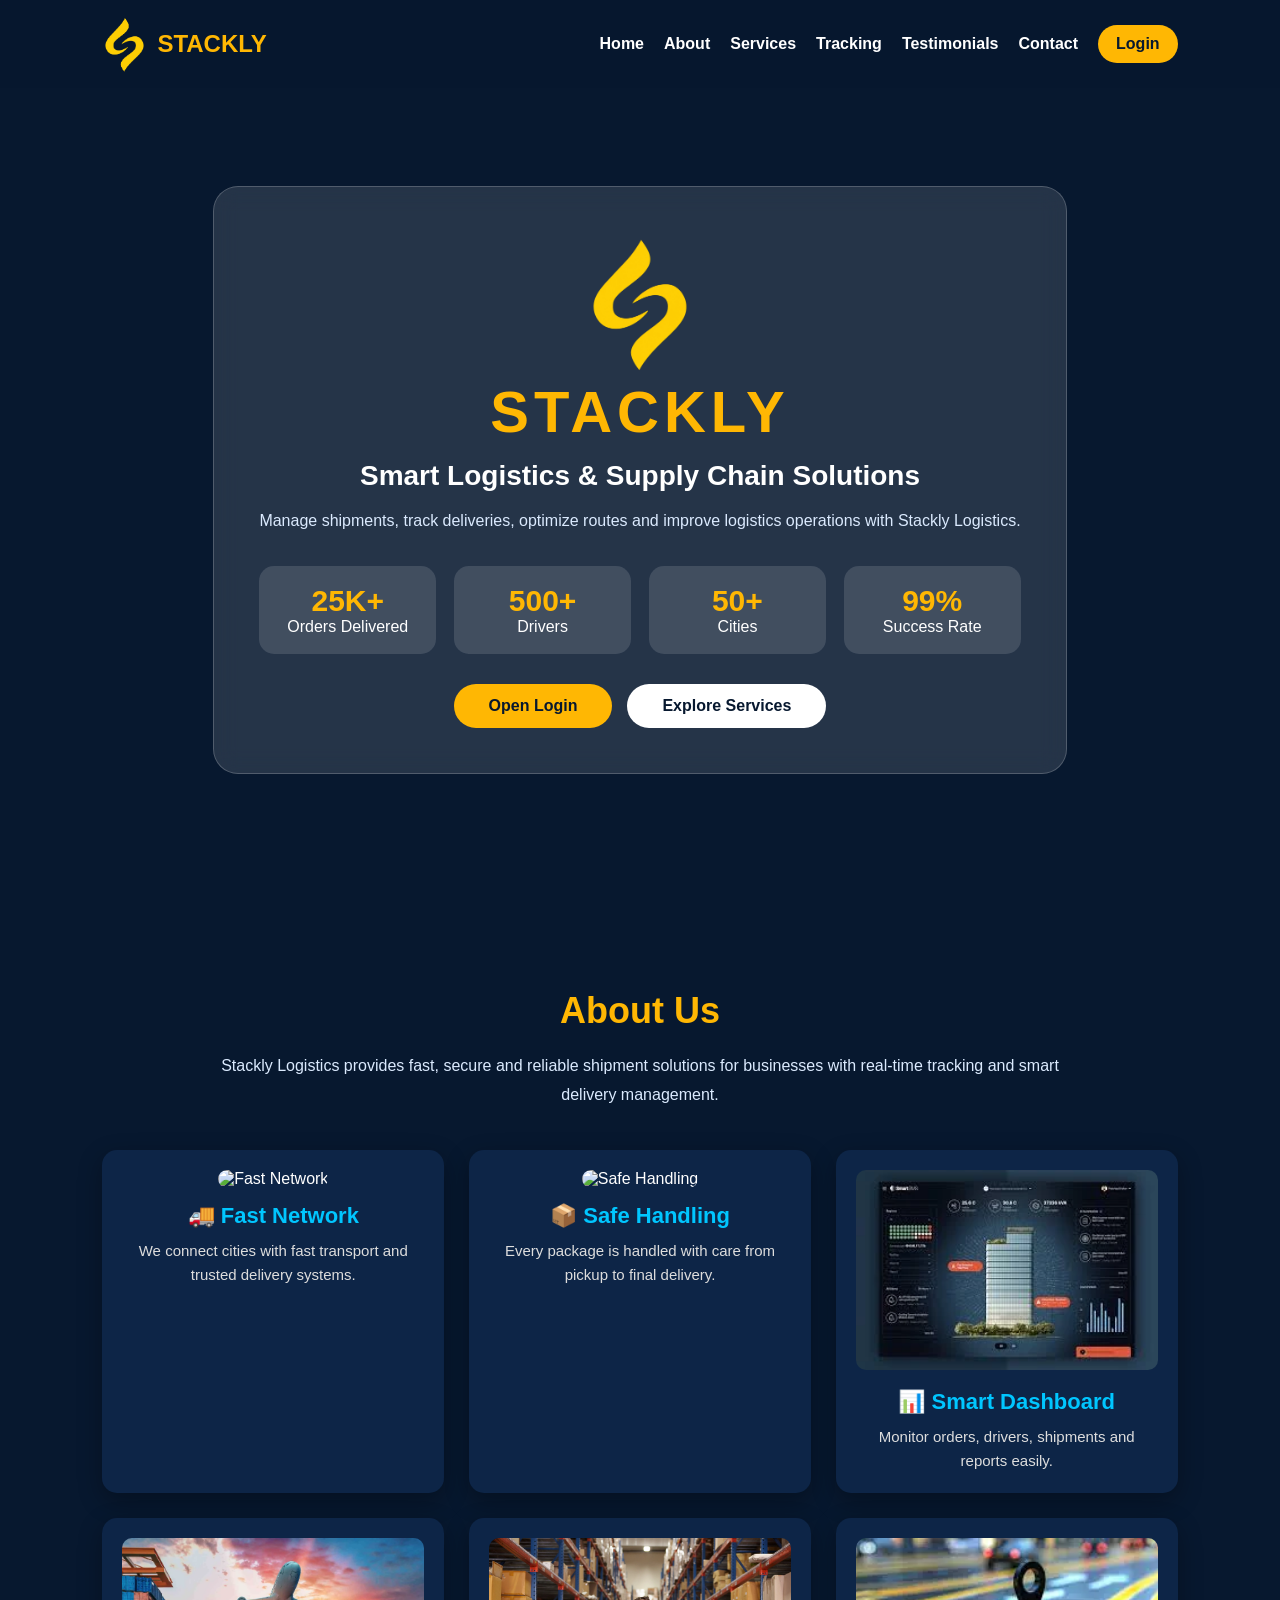
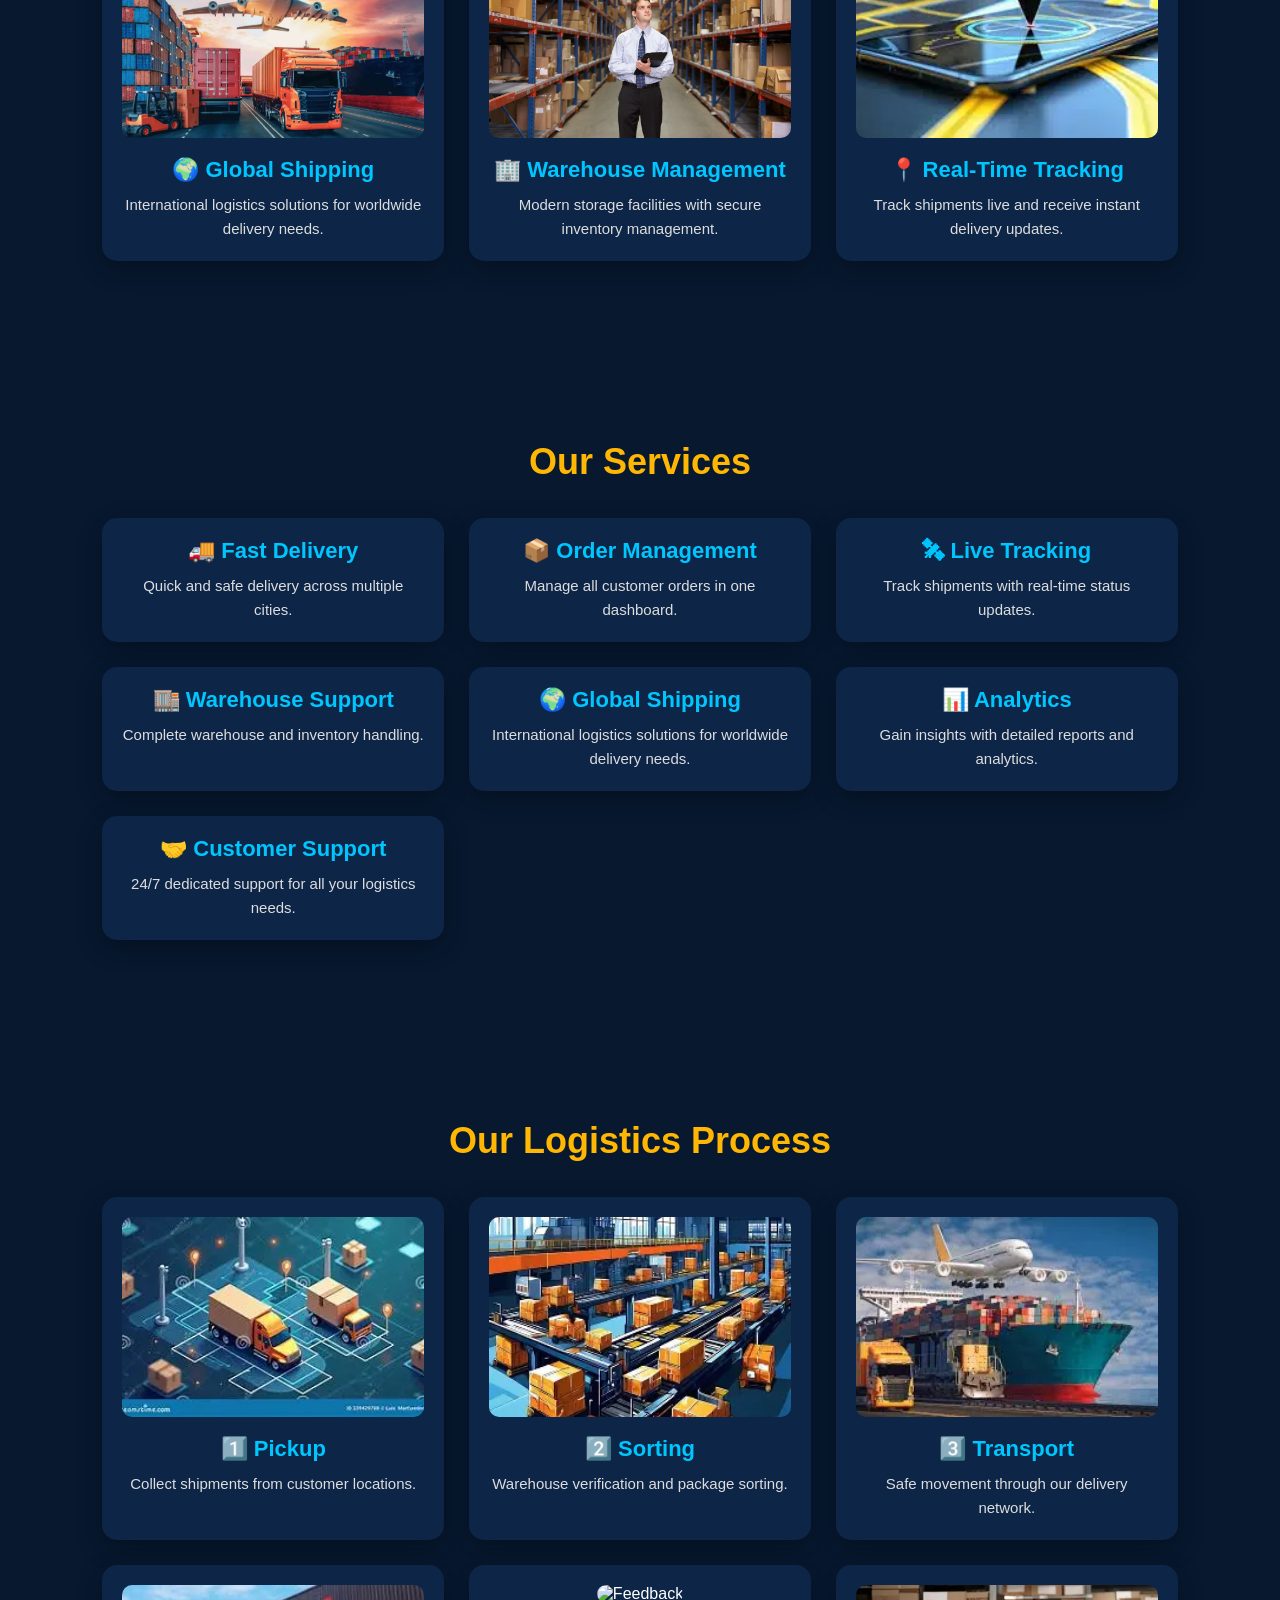
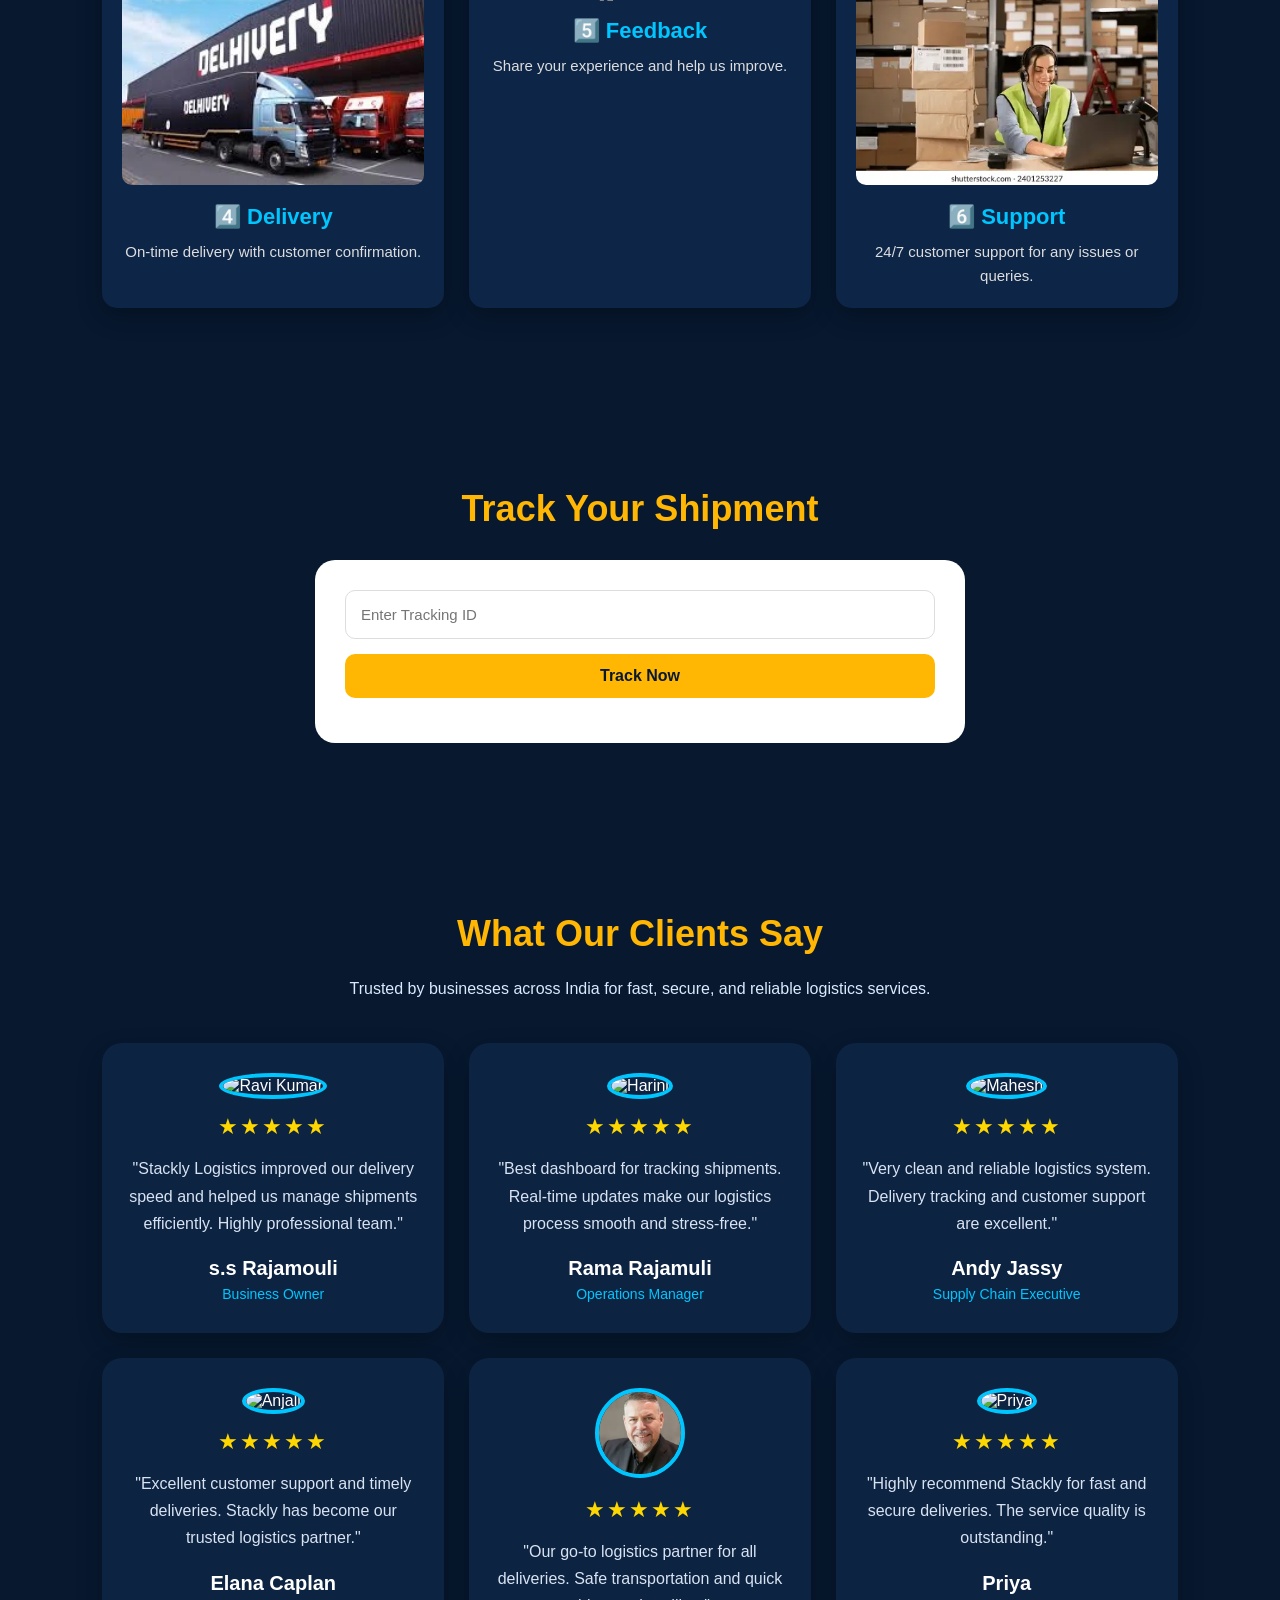
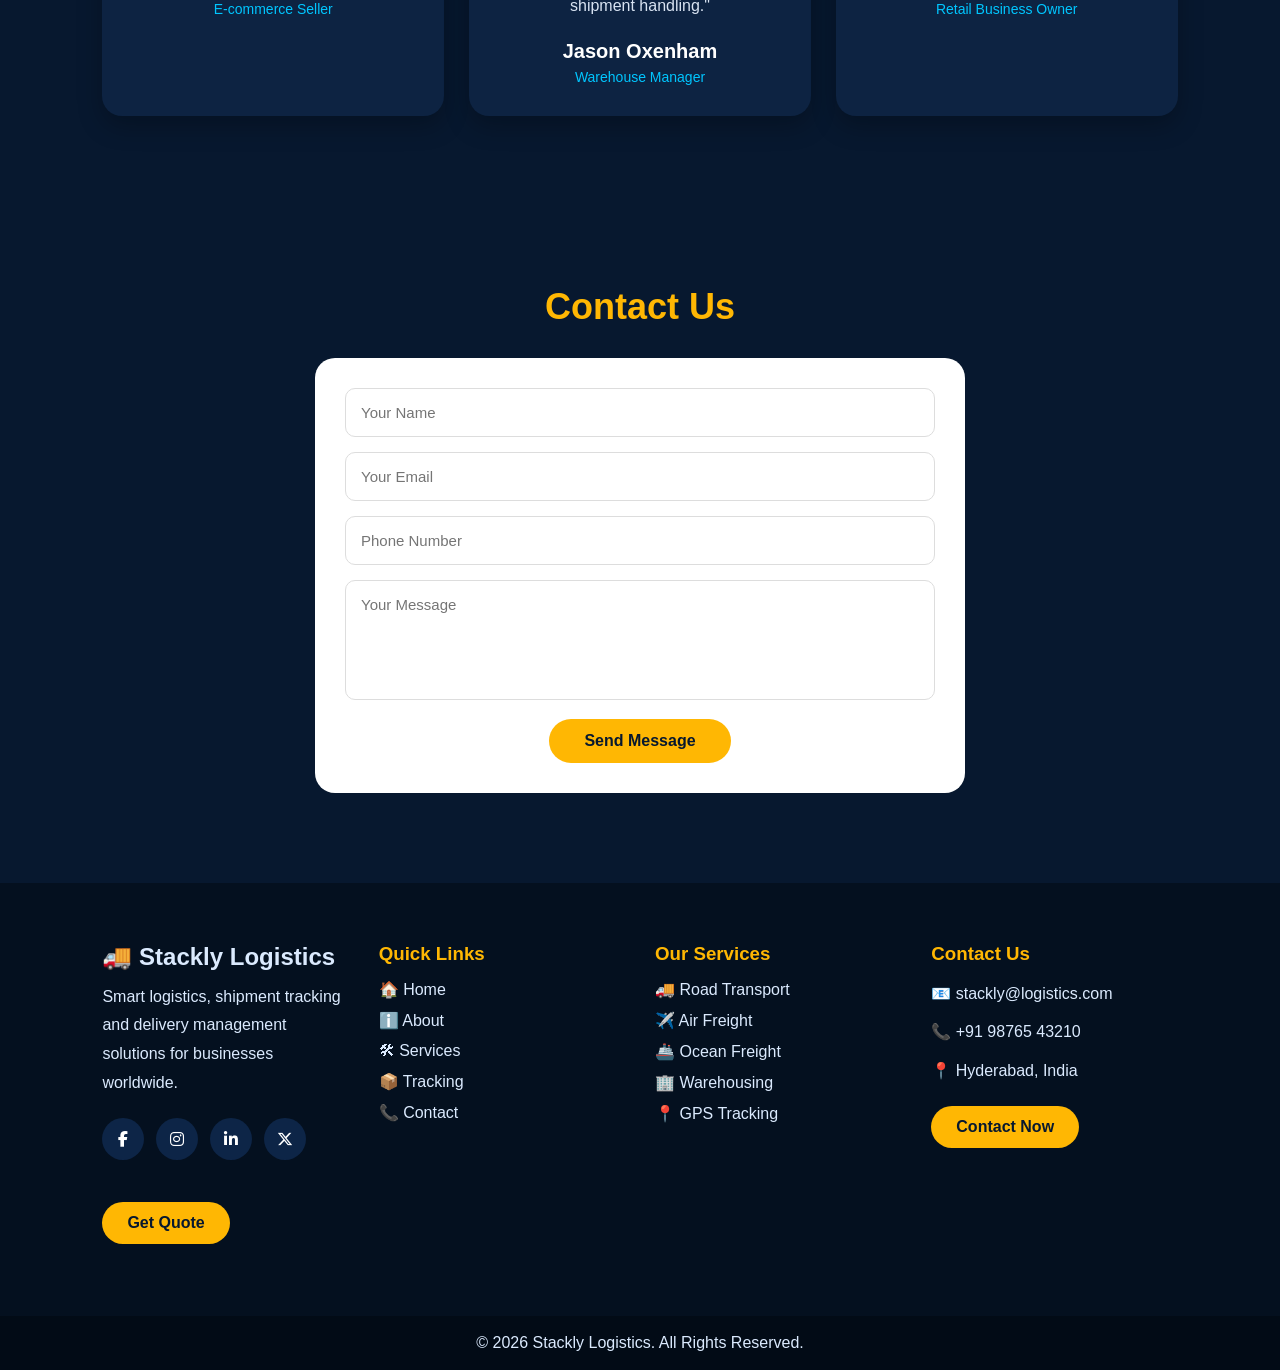
==== commit b053a061: "Add files via upload" ====
--- a/index.html
+++ b/index.html
@@ -81,19 +81,19 @@
     </div>
 
     <div class="box">
-      <img src="shiping.webp" alt="Global Shipping">
+      <img src="Shipping.webp" alt="Global Shipping">
       <h3>🌍 Global Shipping</h3>
       <p>International logistics solutions for worldwide delivery needs.</p>
     </div>
 
     <div class="box">
-      <img src="warehouse.jpg" alt="Warehouse">
+      <img src="warehouse.webp" alt="Warehouse">
       <h3>🏢 Warehouse Management</h3>
       <p>Modern storage facilities with secure inventory management.</p>
     </div>
 
     <div class="box">
-      <img src="trank.webp" alt="Real Time Tracking">
+      <img src="Track.webp" alt="Real Time Tracking">
       <h3>📍 Real-Time Tracking</h3>
       <p>Track shipments live and receive instant delivery updates.</p>
     </div>
@@ -168,15 +168,79 @@
 </section>
 
 <section class="section testimonials" id="testimonials">
-  <h2>Testimonials</h2>
-
-  <div class="grid">
-    <div class="box"><p>"Stackly Logistics improved our delivery speed."</p><h4>- Ravi Kumar</h4></div>
-    <div class="box"><p>"Best dashboard for tracking shipments."</p><h4>- Harini</h4></div>
-    <div class="box"><p>"Very clean and reliable logistics system."</p><h4>- Mahesh</h4></div>
-    <div class="box"><p>"Excellent customer support and service."</p><h4>- Anjali</h4></div>
-    <div class="box"><p>"Our go-to logistics partner for all deliveries."</p><h4>- Suresh</h4>
-      <div class="box"><p>"Highly recommend Stackly for fast and safe deliveries."</p><h4>- Priya</h4>
+  <h2 class="section-title">What Our Clients Say</h2>
+  <p class="section-subtitle">
+    Trusted by businesses across India for fast, secure, and reliable logistics services.
+  </p>
+
+  <div class="testimonial-grid">
+
+    <div class="testimonial-card">
+      <img src="https://www.comingsoon.net/wp-content/uploads/sites/3/2023/01/s-s-rajamouli-header.png" alt="Ravi Kumar">
+      <div class="stars">★★★★★</div>
+      <p>
+        "Stackly Logistics improved our delivery speed and helped us manage
+        shipments efficiently. Highly professional team."
+      </p>
+      <h4>s.s Rajamouli</h4>
+      <span>Business Owner</span>
+    </div>
+
+    <div class="testimonial-card">
+      <img src="https://tse3.mm.bing.net/th/id/OIP.tT93vI7oifmJWcO1OGVrXgHaL5?pid=Api&P=0&h=180" alt="Harini">
+      <div class="stars">★★★★★</div>
+      <p>
+        "Best dashboard for tracking shipments. Real-time updates make our
+        logistics process smooth and stress-free."
+      </p>
+      <h4>Rama Rajamuli</h4>
+      <span>Operations Manager</span>
+    </div>
+
+    <div class="testimonial-card">
+      <img src="https://observer.com/wp-content/uploads/sites/2/2025/04/GettyImages-2188101054-e1745949938185.jpg?quality=80&w=970" alt="Mahesh">
+      <div class="stars">★★★★★</div>
+      <p>
+        "Very clean and reliable logistics system. Delivery tracking and
+        customer support are excellent."
+      </p>
+      <h4>Andy Jassy</h4>
+      <span>Supply Chain Executive</span>
+    </div>
+
+    <div class="testimonial-card">
+      <img src="https://th.bing.com/th/id/OIP.QGPUAfw74xGADQpkDFir4gHaHa?w=194&h=194&c=7&r=0&o=7&dpr=1.3&pid=1.7&rm=3" alt="Anjali">
+      <div class="stars">★★★★★</div>
+      <p>
+        "Excellent customer support and timely deliveries. Stackly has become
+        our trusted logistics partner."
+      </p>
+      <h4>Elana Caplan</h4>
+      <span>E-commerce Seller</span>
+    </div>
+
+    <div class="testimonial-card">
+      <img src="[data-uri]" alt="Suresh">
+      <div class="stars">★★★★★</div>
+      <p>
+        "Our go-to logistics partner for all deliveries. Safe transportation
+        and quick shipment handling."
+      </p>
+      <h4>Jason Oxenham</h4>
+      <span>Warehouse Manager</span>
+    </div>
+
+    <div class="testimonial-card">
+      <img src="https://campusreporter.in/wp-content/uploads/2025/07/vcxdfghbv-1000x600.jpg" alt="Priya">
+      <div class="stars">★★★★★</div>
+      <p>
+        "Highly recommend Stackly for fast and secure deliveries. The service
+        quality is outstanding."
+      </p>
+      <h4>Priya</h4>
+      <span>Retail Business Owner</span>
+    </div>
+
   </div>
 </section>
 
--- a/index.css
+++ b/index.css
@@ -265,11 +265,85 @@
     url("https://images.unsplash.com/photo-1578575437130-527eed3abbec?w=1600")
     center/cover fixed;
 }
-
-.testimonials {
-  background: #0b2747;
-}
-
+.testimonials{
+  padding:80px 8%;
+  background:#07182f;
+  text-align:center;
+}
+
+.section-title{
+  color:#fff;
+  font-size:38px;
+  margin-bottom:10px;
+}
+
+.section-subtitle{
+  color:#bfc9d9;
+  max-width:700px;
+  margin:0 auto 50px;
+  line-height:1.6;
+}
+
+.testimonial-grid{
+  display:grid;
+  grid-template-columns:repeat(auto-fit,minmax(300px,1fr));
+  gap:25px;
+}
+
+.testimonial-card{
+  background:#0d2342;
+  padding:30px 25px;
+  border-radius:20px;
+  box-shadow:0 10px 25px rgba(0,0,0,.25);
+  transition:.4s;
+}
+
+.testimonial-card:hover{
+  transform:translateY(-10px);
+}
+
+.testimonial-card img{
+  width:90px;
+  height:90px;
+  border-radius:50%;
+  object-fit:cover;
+  border:4px solid #00c6ff;
+  margin-bottom:15px;
+}
+
+.stars{
+  color:#FFD700;
+  font-size:22px;
+  margin-bottom:15px;
+  letter-spacing:2px;
+}
+
+.testimonial-card p{
+  color:#d8e3f2;
+  line-height:1.7;
+  margin-bottom:20px;
+}
+
+.testimonial-card h4{
+  color:#fff;
+  margin-bottom:5px;
+  font-size:20px;
+}
+
+.testimonial-card span{
+  color:#00c6ff;
+  font-size:14px;
+}
+
+@media(max-width:768px){
+  .section-title{
+    font-size:30px;
+  }
+
+  .testimonial-grid{
+    grid-template-columns:1fr;
+  }
+}
 .contact {
   background:
     linear-gradient(rgba(7, 24, 47, 0.88), rgba(7, 24, 47, 0.88)),
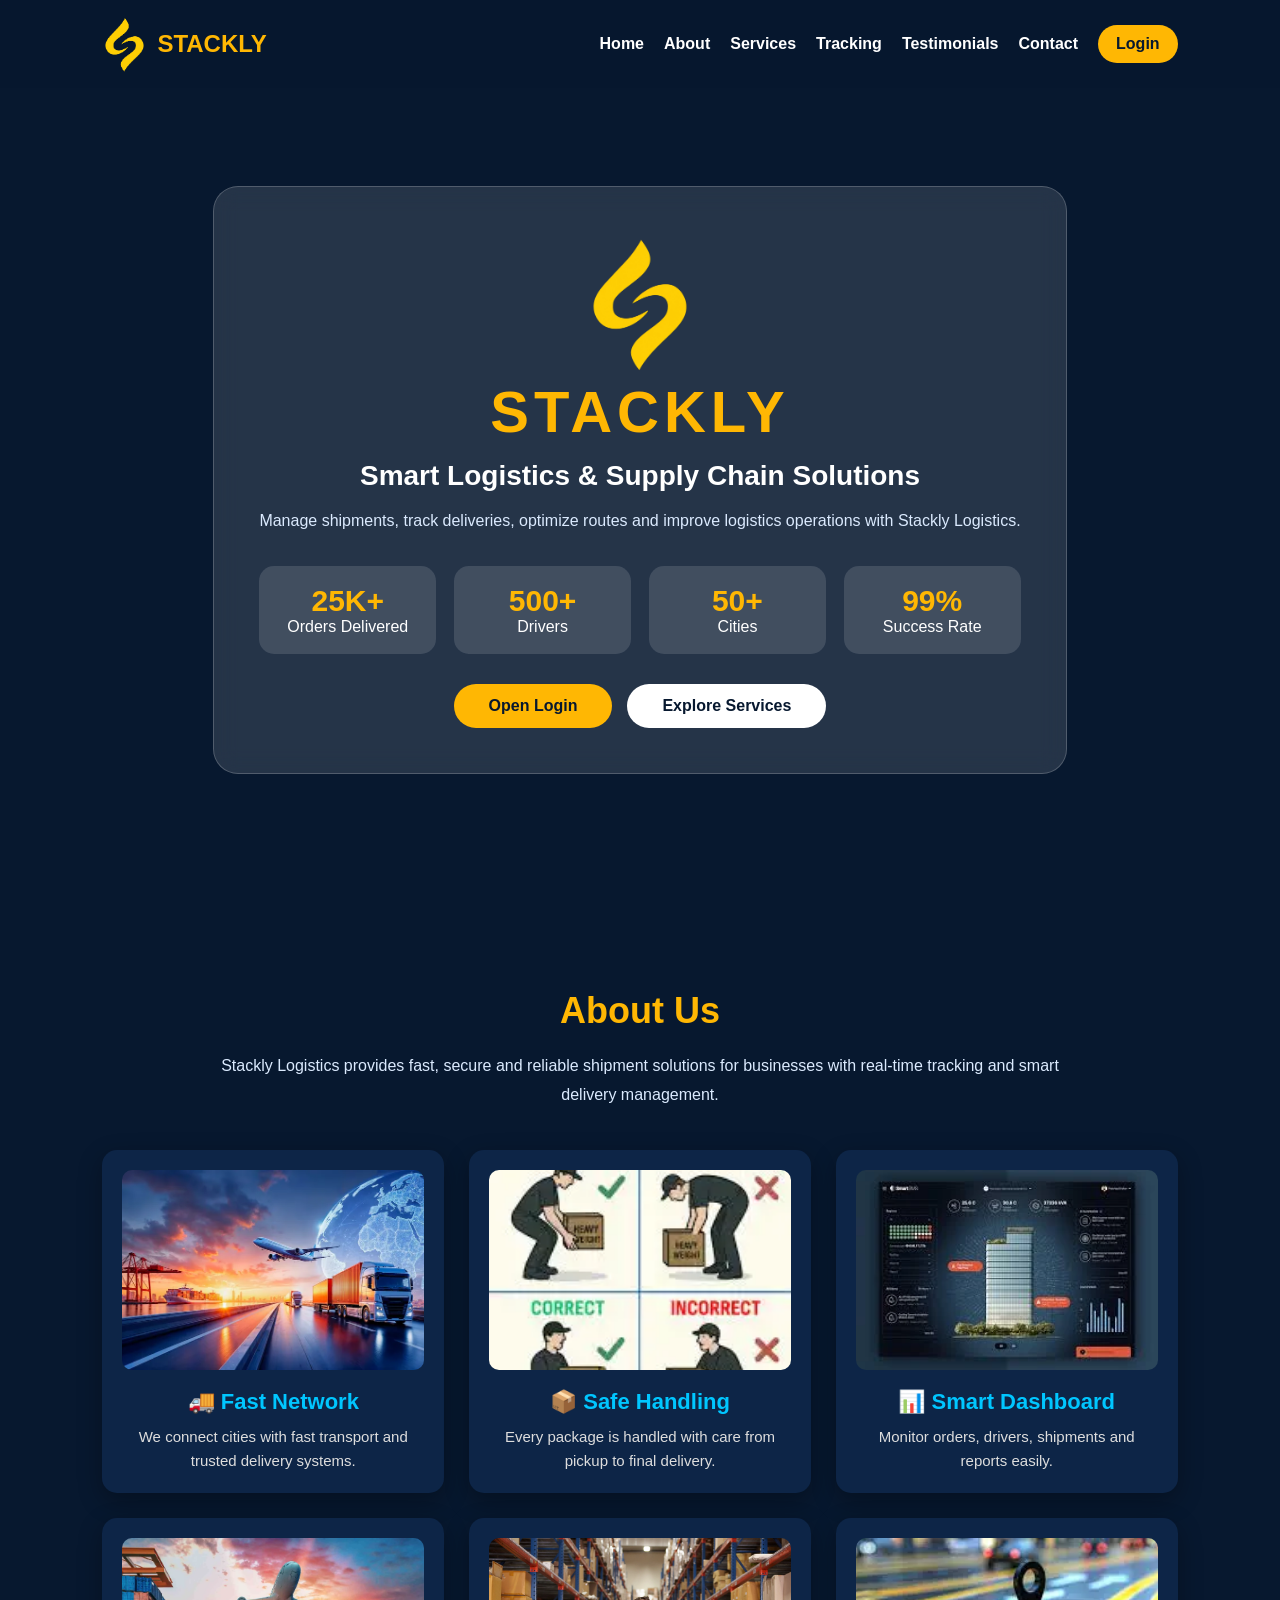
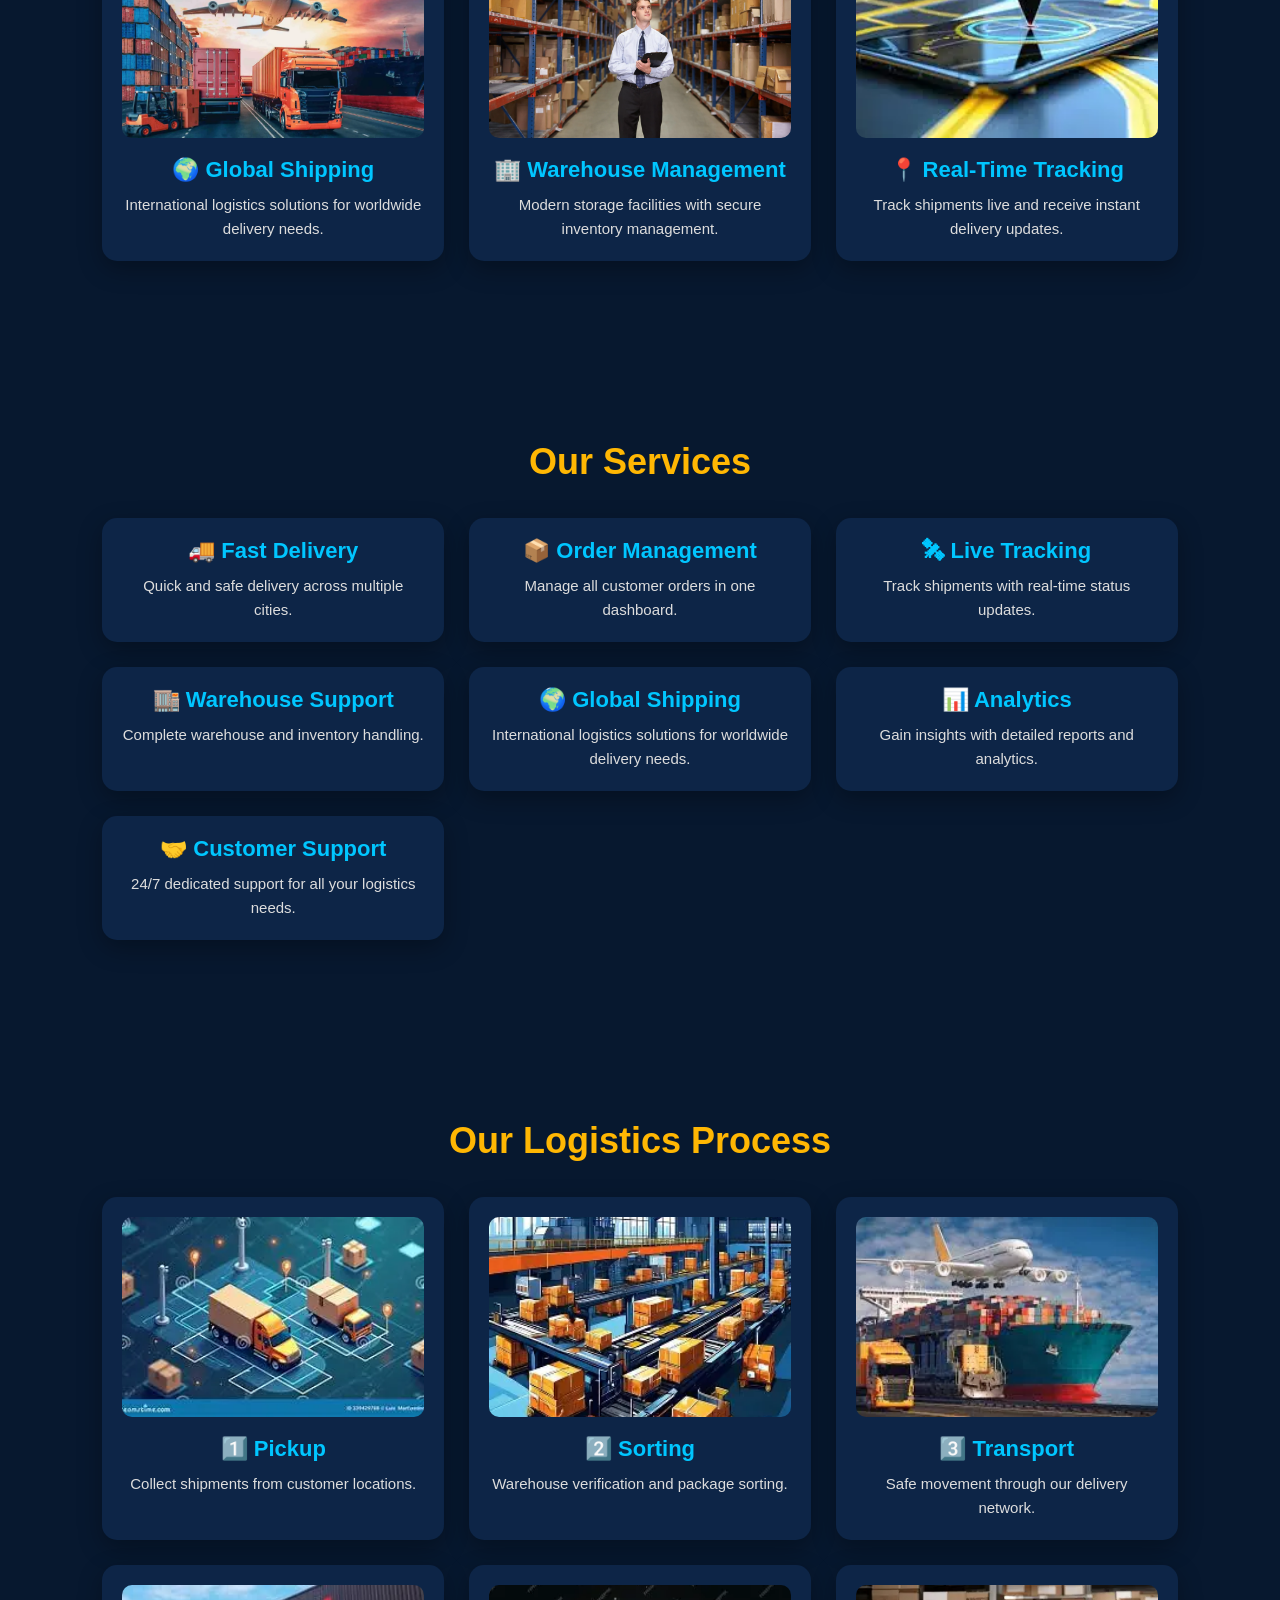
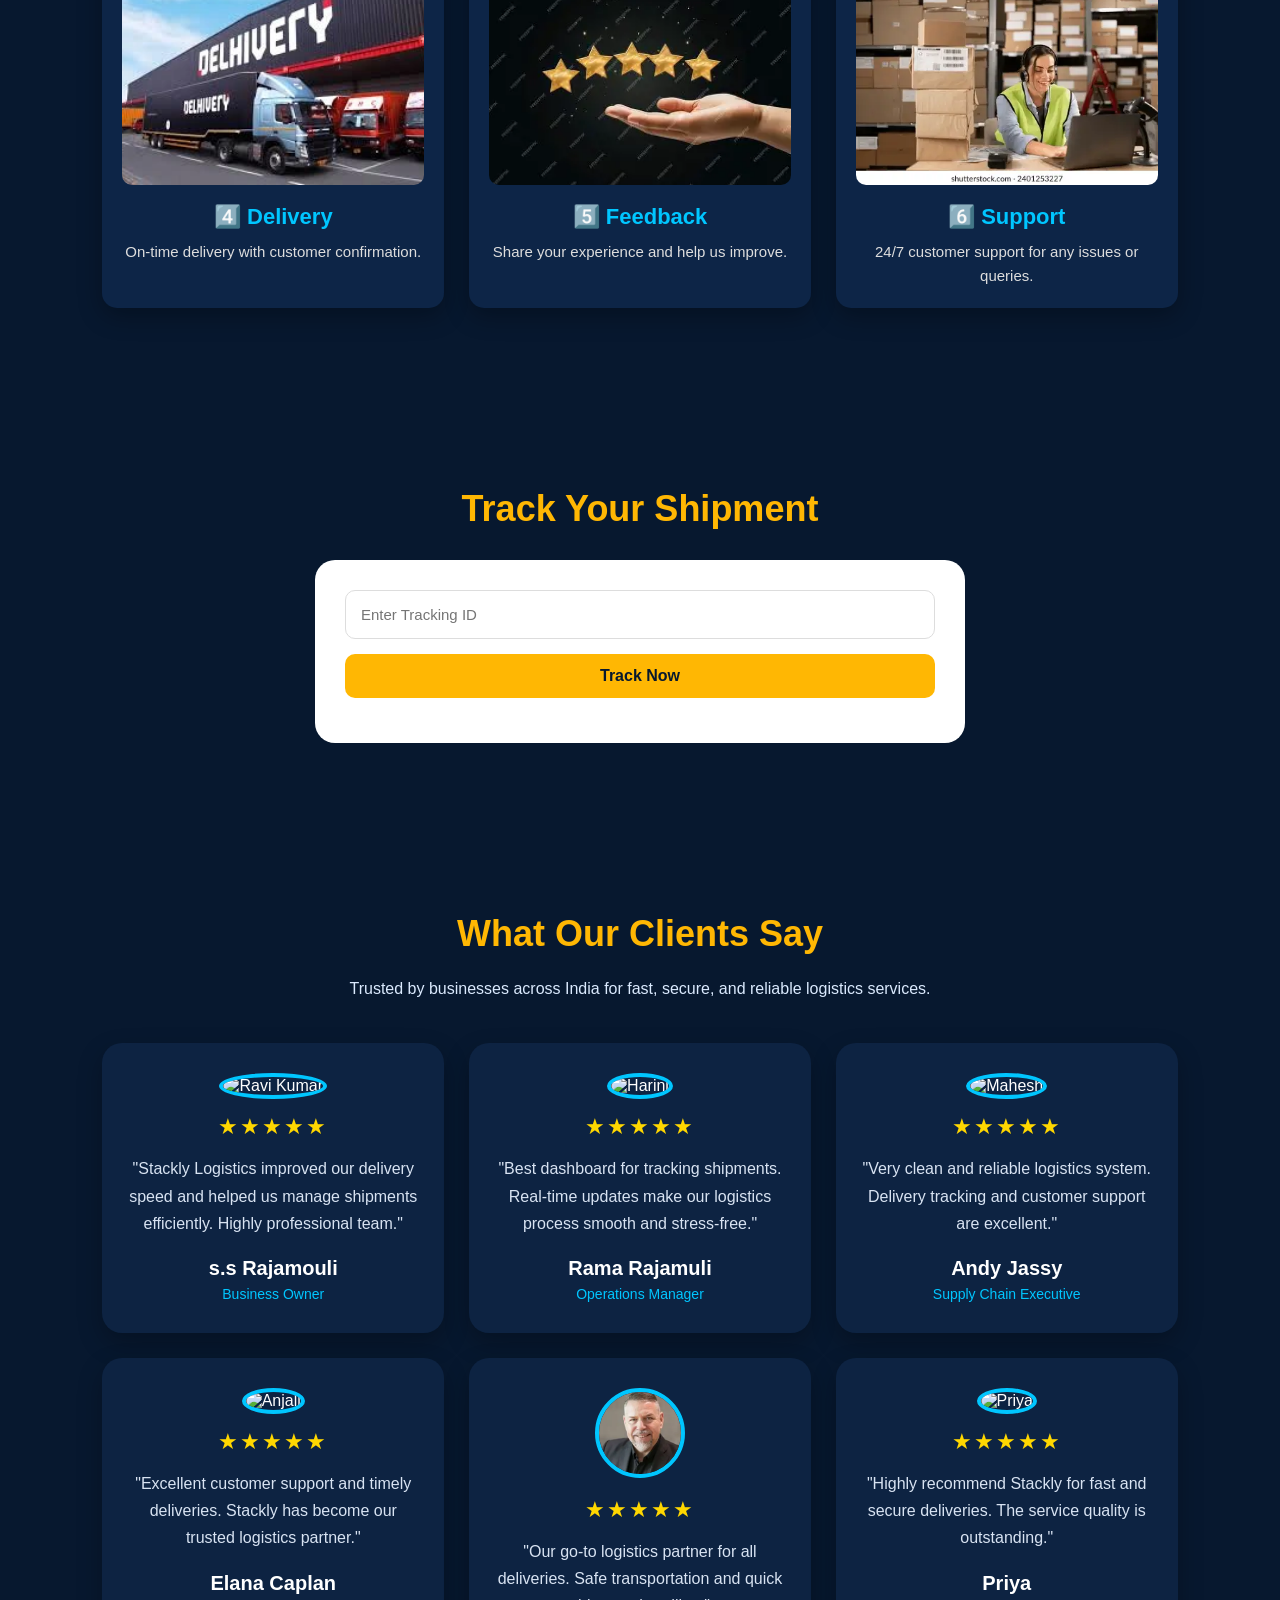
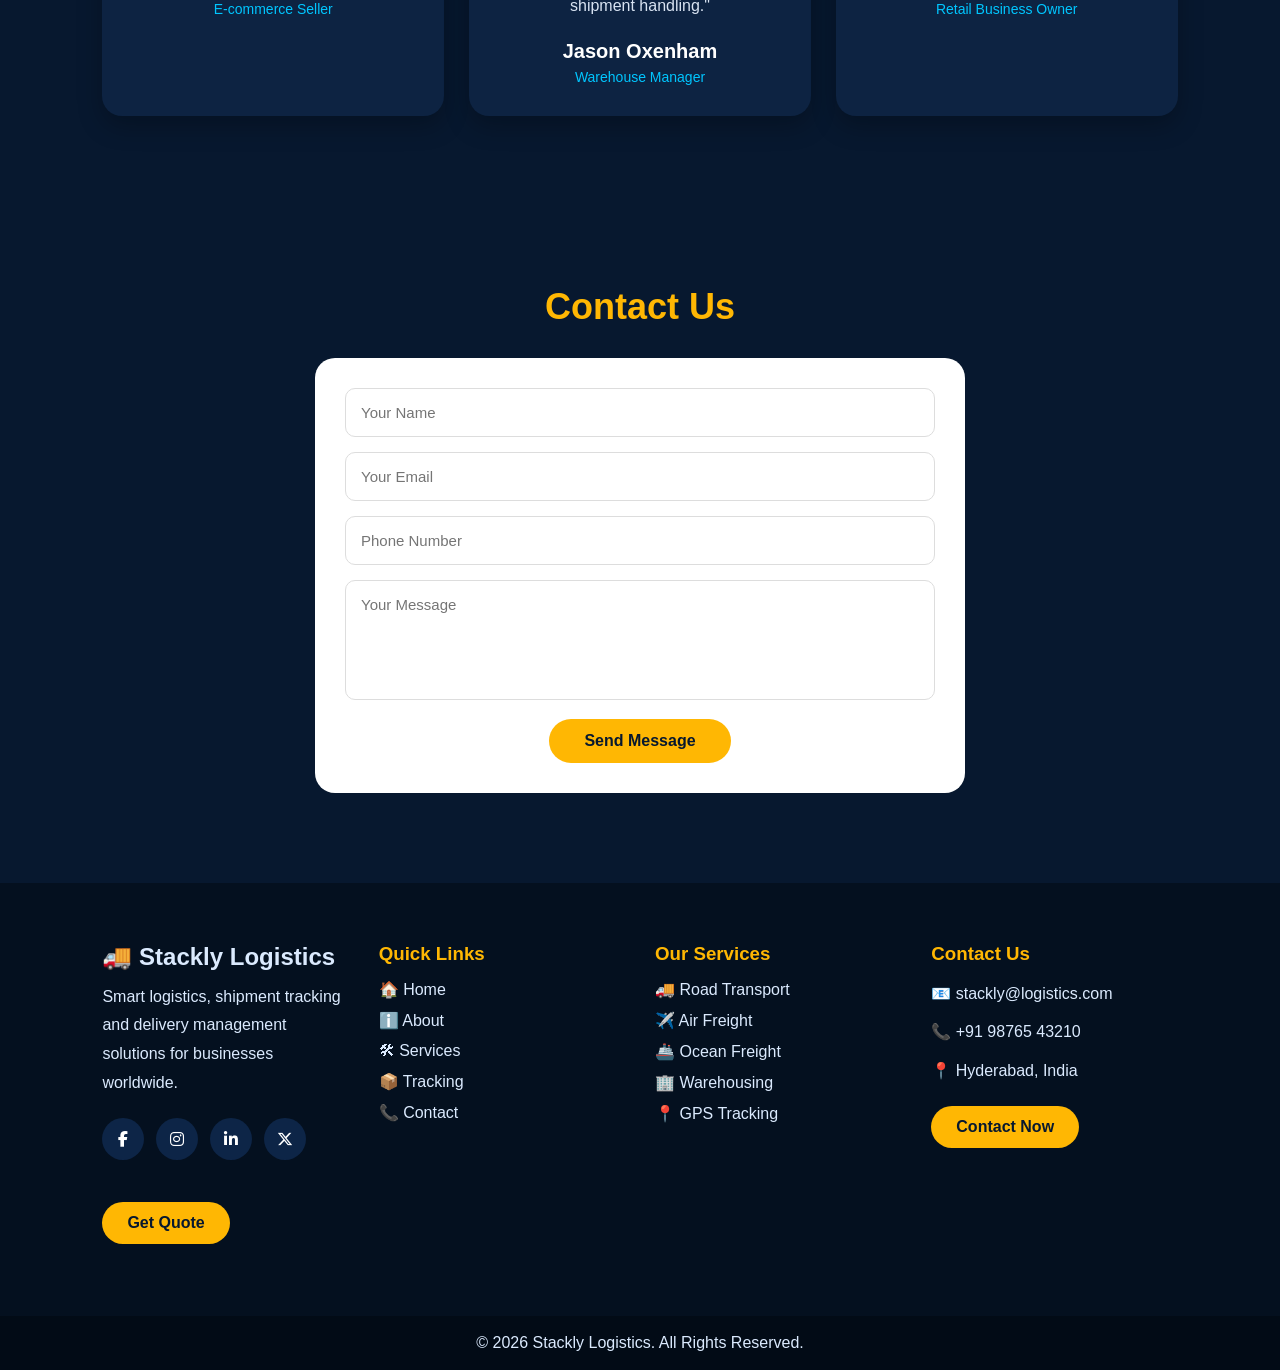
==== commit e036f902: "Add files via upload" ====
--- a/index.html
+++ b/index.html
@@ -63,13 +63,13 @@
   <div class="grid">
 
     <div class="box">
-      <img src="network.webp" alt="Fast Network">
+      <img src="Network.webp" alt="Fast Network">
       <h3>🚚 Fast Network</h3>
       <p>We connect cities with fast transport and trusted delivery systems.</p>
     </div>
 
     <div class="box">
-      <img src="safe.webp" alt="Safe Handling">
+      <img src="Safe.webp" alt="Safe Handling">
       <h3>📦 Safe Handling</h3>
       <p>Every package is handled with care from pickup to final delivery.</p>
     </div>
@@ -144,7 +144,7 @@
     </div>
 
     <div class="box">
-      <img src="star.webp" alt="Feedback">
+      <img src="Star.webp" alt="Feedback">
       <h3>5️⃣ Feedback</h3>
       <p>Share your experience and help us improve.</p>
     </div>
